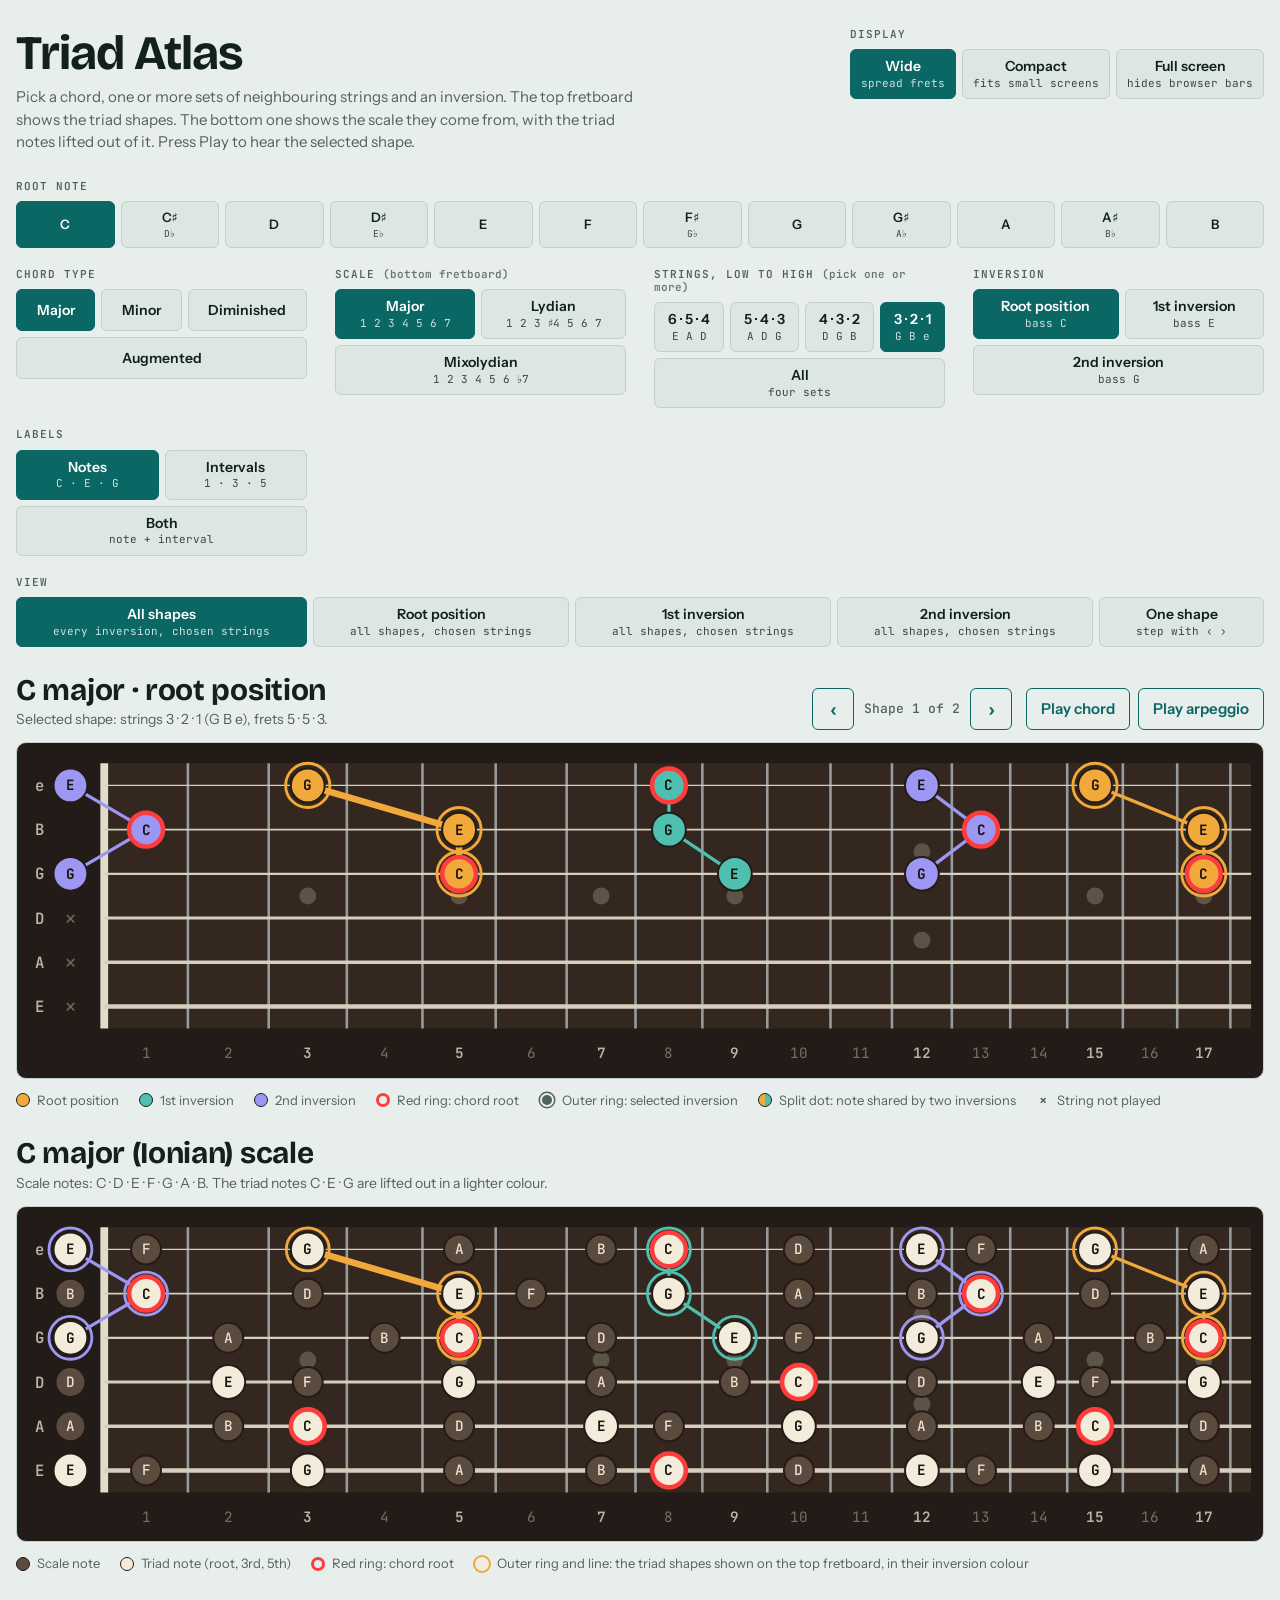
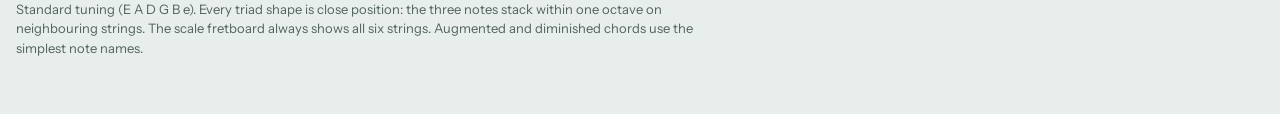
==== index.html @ c8e6c41f "Triad Atlas: first public version Co-Authored-By: Claude Opus 5.5 <noreply@anthropic.com> Claude-Ses" ====
<!doctype html><html lang="en"><head><meta charset=utf8><meta name=viewport content="width=device-width,initial-scale=1,viewport-fit=cover"><style>:root{color-scheme:light;box-sizing:border-box;padding-top:env(safe-area-inset-top,0px);padding-bottom:env(safe-area-inset-bottom,0px)}html{scroll-padding-top:env(safe-area-inset-top,0px)}body{margin:0;padding:0;font:14px -apple-system,BlinkMacSystemFont,sans-serif;background:#fff;color:#000}img{max-width:100%}[hidden]:not([hidden=until-found i]){display:none!important}</style></head><body>
<title>Triad Atlas</title>
<link href="https://fonts.googleapis.com/css2?family=Bricolage+Grotesque:opsz,wght@12..96,600;12..96,700&family=Instrument+Sans:wght@400;500;600&family=JetBrains+Mono:wght@400;600&display=swap" rel="stylesheet">
<style>
/* Layout: a pale lesson sheet with two dark rosewood fretboards stacked under the controls.
   Top board: the triad shapes. Bottom board: the scale they belong to, with the triad notes lifted out. */
:root{
  --bg:#E8EEEC; --surface:#F7F9F8; --ink:#12201E; --muted:#51625F; --line:#C4D0CD;
  --chip:#DCE6E3; --accent:#0B6764; --accent-ink:#FFFFFF;
  --board:#231B17; --wood:#33271F; --wire:#A9B0B3; --nut:#E3DCCB; --string:#D6CFBF;
  --pearl:#CFC6B0; --board-ink:#BDB4A3;
  --inv0:#F2A93B; --inv1:#4FC0B0; --inv2:#9D96F2; --on-inv:#1A140F;
  --scale:#5B4A3E; --scale-ink:#EDE3D2; --tri:#F4ECDA; --root:#FF3B3B;
  --font-display:'Bricolage Grotesque','Segoe UI',system-ui,sans-serif;
  --font-body:'Instrument Sans','Segoe UI',system-ui,sans-serif;
  --font-mono:'JetBrains Mono',ui-monospace,Menlo,Consolas,monospace;
}
@media (prefers-color-scheme: dark){
  :root:not([data-theme="light"]){
    --bg:#0E1615; --surface:#16201F; --ink:#E2EBE9; --muted:#93A6A2; --line:#2A3B38;
    --chip:#1E2D2B; --accent:#4FC0B0; --accent-ink:#06201D; --board:#1A1411; --wood:#2B211B;
    color-scheme:dark;
  }
}
:root[data-theme="dark"]{
  --bg:#0E1615; --surface:#16201F; --ink:#E2EBE9; --muted:#93A6A2; --line:#2A3B38;
  --chip:#1E2D2B; --accent:#4FC0B0; --accent-ink:#06201D; --board:#1A1411; --wood:#2B211B;
  color-scheme:dark;
}

*{box-sizing:border-box}
body{
  margin:0; background:var(--bg); color:var(--ink);
  font:15px/1.5 var(--font-body);
  padding-block:28px 56px;
  padding-left:max(16px, env(safe-area-inset-left, 0px));
  padding-right:max(16px, env(safe-area-inset-right, 0px));
}
button{font:inherit; color:inherit}
:focus-visible{outline:3px solid var(--accent); outline-offset:2px}

.sheet{max-width:1120px; margin-inline:auto; display:grid; gap:26px}
body.wide .sheet{max-width:1600px}
.top{display:flex; flex-wrap:wrap; align-items:flex-start; justify-content:space-between; gap:16px 32px}
.lead{flex:1 1 420px; min-width:0}
.widthgrp{flex:0 0 auto}
h1{
  margin:0 0 8px; font:700 clamp(32px,5.5vw,48px)/1.05 var(--font-display);
  letter-spacing:-0.02em; text-wrap:balance;
}
.intro{margin:0; max-width:64ch; color:var(--muted)}
h2{margin:0}

/* controls */
.controls{display:grid; grid-template-columns:repeat(auto-fit,minmax(230px,1fr)); gap:20px 28px}
.grp{min-width:0}
.grp.wide{grid-column:1/-1}
.lab{
  margin-bottom:8px; font:600 11px/1.2 var(--font-mono);
  letter-spacing:.09em; text-transform:uppercase; color:var(--muted);
}
.lab em{font-style:normal; text-transform:none; letter-spacing:0; opacity:.85}
.roots{display:grid; grid-template-columns:repeat(12,minmax(0,1fr)); gap:6px}
.seg{display:flex; flex-wrap:wrap; gap:6px}
.chip{
  border:1px solid var(--line); background:var(--chip); border-radius:6px;
  padding:8px 10px; min-height:42px; font-weight:600; font-size:14px; cursor:pointer;
  text-align:center; line-height:1.2;
}
.chip small{display:block; margin-top:2px; font:400 11px/1.2 var(--font-mono); opacity:.8}
.chip[aria-pressed="true"]{background:var(--accent); border-color:var(--accent); color:var(--accent-ink)}
.roots .chip{padding:8px 2px; font-size:13px}
.roots .chip small{font-size:9.5px; letter-spacing:-.02em}
.seg .chip{flex:1 1 auto}

/* stages */
.stage{display:grid; gap:12px}
.stage-head{display:flex; flex-wrap:wrap; align-items:flex-end; justify-content:space-between; gap:10px 16px}
.stage-head h2{font:700 clamp(22px,3.4vw,30px)/1.15 var(--font-display); letter-spacing:-.01em}
.now{margin:2px 0 0; color:var(--muted); font-size:14px; max-width:70ch}
.play{display:flex; flex-wrap:wrap; align-items:center; gap:8px}
.step{display:flex; align-items:center; gap:6px; margin-right:6px}
#shape-count{font:500 13px/1.2 var(--font-mono); color:var(--muted); min-width:104px; text-align:center}
.btn{
  border:1px solid var(--accent); background:transparent; color:var(--accent);
  border-radius:6px; padding:8px 14px; min-height:42px; font-weight:600; cursor:pointer;
}
.btn.sq{min-width:42px; padding:8px 0; font-size:20px; line-height:1}
.btn:hover{background:var(--accent); color:var(--accent-ink)}
.btn:disabled{opacity:.4; cursor:default}
.btn:disabled:hover{background:transparent; color:var(--accent)}
.board{background:var(--board); border:1px solid var(--line); border-radius:10px; overflow-x:auto; padding:6px 4px}
.legend{display:flex; flex-wrap:wrap; gap:6px 20px; margin:0; padding:0; list-style:none; color:var(--muted); font-size:13px}
.legend li{display:flex; align-items:center; gap:7px}
.sw{width:14px; height:14px; border-radius:50%; border:1px solid var(--ink); display:inline-block; flex:none}
.sw.s0{background:var(--inv0)} .sw.s1{background:var(--inv1)} .sw.s2{background:var(--inv2)}
.sw.ring{background:transparent; border:3px solid var(--root)}
.sw.halo{width:10px; height:10px; margin:0 3px; border:0; background:var(--muted); box-shadow:0 0 0 2px var(--bg), 0 0 0 3.5px var(--muted)}
.sw.split{background:linear-gradient(90deg,var(--inv0) 50%,var(--inv1) 50%)}
.sw.scl{background:var(--scale); border-color:var(--board)}
.sw.tri{background:var(--tri); border-color:var(--board)}
.sw.shp{width:10px; height:10px; margin:0 3px; border:0; background:var(--tri); box-shadow:0 0 0 2px var(--bg), 0 0 0 4px var(--inv0)}
.xmark{font:600 14px var(--font-mono); width:14px; text-align:center}

/* fretboard svg */
.fb{display:block; width:100%; min-width:800px; height:auto}
.fb-wood{fill:var(--wood)}
.fb-wire{stroke:var(--wire); stroke-width:2; opacity:.85}
.fb-nut{stroke:var(--nut); stroke-width:6}
.fb-string{stroke:var(--string)}
.fb-inlay{fill:var(--pearl); opacity:.28}
.fb-name{fill:var(--board-ink); font:600 12px var(--font-mono); text-anchor:middle}
.fb-num{fill:var(--board-ink); font:400 11px var(--font-mono); text-anchor:middle; opacity:.55}
.fb-num.mark{opacity:1; font-weight:600}
.fb-x{fill:var(--board-ink); font:400 17px var(--font-mono); text-anchor:middle; opacity:.5}
.fb-link{fill:none; stroke-linecap:round; stroke-linejoin:round; stroke-width:2.5}
.fb-link.sel{stroke-width:5}
.fb-halo{fill:none; stroke-width:2.2}
.fb-ring{fill:none; stroke:var(--board); stroke-width:1.5}
.fb-ring.root{stroke:var(--root); stroke-width:3.5}
.fb-txt{fill:var(--on-inv); font:700 11px var(--font-mono); text-anchor:middle; pointer-events:none}
.fb-txt2{fill:var(--on-inv); font:600 8.5px var(--font-mono); text-anchor:middle; pointer-events:none}
.fb-txt.s,.fb-txt2.s{fill:var(--scale-ink)}
.fb-txt.s{font-weight:500}
.dot{cursor:pointer}
.i0{fill:var(--inv0)} .i1{fill:var(--inv1)} .i2{fill:var(--inv2)}
.l0{stroke:var(--inv0)} .l1{stroke:var(--inv1)} .l2{stroke:var(--inv2)}
.scl{fill:var(--scale)} .tri{fill:var(--tri)}

.foot{margin:0; color:var(--muted); font-size:13px; max-width:80ch}

@media (max-width:640px){
  .roots{grid-template-columns:repeat(6,minmax(0,1fr))}
  .roots .chip small{font-size:10px}
}
</style>

<main class="sheet">
  <header class="top">
    <div class="lead">
    <h1>Triad Atlas</h1>
    <p class="intro">Pick a chord, one or more sets of neighbouring strings and an inversion. The top fretboard shows the triad shapes. The bottom one shows the scale they come from, with the triad notes lifted out of it. Press Play to hear the selected shape.</p>
    </div>
    <div class="grp widthgrp"><h2 class="lab">Display</h2><div class="seg" id="widths" role="group" aria-label="Page width"></div></div>
  </header>

  <section class="controls" aria-label="Chord settings">
    <div class="grp wide"><h2 class="lab">Root note</h2><div class="roots" id="roots" role="group" aria-label="Root note"></div></div>
    <div class="grp"><h2 class="lab">Chord type</h2><div class="seg" id="quals" role="group" aria-label="Chord type"></div></div>
    <div class="grp"><h2 class="lab">Scale <em>(bottom fretboard)</em></h2><div class="seg" id="scales" role="group" aria-label="Scale"></div></div>
    <div class="grp"><h2 class="lab">Strings, low to high <em>(pick one or more)</em></h2><div class="seg" id="sets" role="group" aria-label="String sets"></div></div>
    <div class="grp"><h2 class="lab">Inversion</h2><div class="seg" id="invs" role="group" aria-label="Inversion"></div></div>
    <div class="grp"><h2 class="lab">Labels</h2><div class="seg" id="labels" role="group" aria-label="Dot labels"></div></div>
    <div class="grp wide"><h2 class="lab">View</h2><div class="seg" id="views" role="group" aria-label="Fretboard view"></div></div>
  </section>

  <section class="stage" aria-label="Triad fretboard">
    <div class="stage-head">
      <div>
        <h2 id="title"></h2>
        <p class="now" id="now" aria-live="polite"></p>
      </div>
      <div class="play">
        <div class="step" role="group" aria-label="Choose shape, from the nut upward">
          <button type="button" class="btn sq" id="shape-prev" data-act="step" data-v="-1" aria-label="Previous shape, lower on the neck">‹</button>
          <span id="shape-count" aria-live="polite"></span>
          <button type="button" class="btn sq" id="shape-next" data-act="step" data-v="1" aria-label="Next shape, higher on the neck">›</button>
        </div>
        <button type="button" class="btn" id="play-chord">Play chord</button>
        <button type="button" class="btn" id="play-arp">Play arpeggio</button>
      </div>
    </div>
    <div class="board" id="boardWrap"></div>
    <ul class="legend">
      <li><span class="sw s0"></span>Root position</li>
      <li><span class="sw s1"></span>1st inversion</li>
      <li><span class="sw s2"></span>2nd inversion</li>
      <li><span class="sw ring"></span>Red ring: chord root</li>
      <li><span class="sw halo"></span>Outer ring: selected inversion</li>
      <li><span class="sw split"></span>Split dot: note shared by two inversions</li>
      <li><span class="xmark">×</span>String not played</li>
    </ul>
  </section>

  <section class="stage" aria-label="Scale fretboard">
    <div class="stage-head">
      <div>
        <h2 id="scaleTitle"></h2>
        <p class="now" id="scaleNow"></p>
      </div>
    </div>
    <div class="board" id="scaleWrap"></div>
    <ul class="legend">
      <li><span class="sw scl"></span>Scale note</li>
      <li><span class="sw tri"></span>Triad note (root, 3rd, 5th)</li>
      <li><span class="sw ring"></span>Red ring: chord root</li>
      <li><span class="sw shp"></span>Outer ring and line: the triad shapes shown on the top fretboard, in their inversion colour</li>
    </ul>
  </section>

  <p class="foot">Standard tuning (E A D G B e). Every triad shape is close position: the three notes stack within one octave on neighbouring strings. The scale fretboard always shows all six strings. Augmented and diminished chords use the simplest note names.</p>
</main>

<script>
// ==LOGIC-START==
// ---- Settings you can change ------------------------------------------------
const TUNING = [40, 45, 50, 55, 59, 64];      // open strings as MIDI numbers, low E to high e (standard tuning)
const STRING_NAMES = ['E', 'A', 'D', 'G', 'B', 'e'];
const MAX_FRET = 17;                           // highest fret the search looks at
const FRET_EVENNESS = 0.5;                     // fret spacing: 0 = like a real guitar (frets get closer towards the high end), 1 = all frets equal
const MAX_STRETCH = 4;                         // widest fret gap allowed between the lowest and highest fretted note
const STRING_SETS = [[0, 1, 2], [1, 2, 3], [2, 3, 4], [3, 4, 5]];   // 0 = low E string
// Scales: semis = semitones above the root, deg = labels shown in "Intervals" mode,
// letters = which note letter each step uses (0 = same letter as the root, 1 = next letter, ...).
// Every scale offered for a chord type must contain that chord's root, 3rd and 5th.
const SCALES = {
  ionian:     { name: 'major (Ionian)',          chip: 'Major',            semis: [0,2,4,5,7,9,11], deg: ['1','2','3','4','5','6','7'],                letters: [0,1,2,3,4,5,6] },
  lydian:     { name: 'Lydian',                  chip: 'Lydian',           semis: [0,2,4,6,7,9,11], deg: ['1','2','3','♯4','5','6','7'],              letters: [0,1,2,3,4,5,6] },
  mixolydian: { name: 'Mixolydian',              chip: 'Mixolydian',       semis: [0,2,4,5,7,9,10], deg: ['1','2','3','4','5','6','♭7'],              letters: [0,1,2,3,4,5,6] },
  aeolian:    { name: 'natural minor (Aeolian)', chip: 'Natural minor',    semis: [0,2,3,5,7,8,10], deg: ['1','2','♭3','4','5','♭6','♭7'],            letters: [0,1,2,3,4,5,6] },
  dorian:     { name: 'Dorian',                  chip: 'Dorian',           semis: [0,2,3,5,7,9,10], deg: ['1','2','♭3','4','5','6','♭7'],             letters: [0,1,2,3,4,5,6] },
  harmonic:   { name: 'harmonic minor',          chip: 'Harmonic minor',   semis: [0,2,3,5,7,8,11], deg: ['1','2','♭3','4','5','♭6','7'],             letters: [0,1,2,3,4,5,6] },
  locrian:    { name: 'Locrian',                 chip: 'Locrian',          semis: [0,1,3,5,6,8,10], deg: ['1','♭2','♭3','4','♭5','♭6','♭7'],          letters: [0,1,2,3,4,5,6] },
  dimwh:      { name: 'whole-half diminished',   chip: 'Whole-half dim.',  semis: [0,2,3,5,6,8,9,11], deg: ['1','2','♭3','4','♭5','♭6','6','7'],      letters: null },
  wholetone:  { name: 'whole tone',              chip: 'Whole tone',       semis: [0,2,4,6,8,10],   deg: ['1','2','3','♯4','♯5','♭7'],                letters: [0,1,2,3,4,6] },
  lydianaug:  { name: 'Lydian augmented',        chip: 'Lydian augmented', semis: [0,2,4,6,8,9,11], deg: ['1','2','3','♯4','♯5','6','7'],             letters: [0,1,2,3,4,5,6] }
};
const SCALES_BY_Q = {            // first entry is the default for that chord type
  maj: ['ionian', 'lydian', 'mixolydian'],
  min: ['aeolian', 'dorian', 'harmonic'],
  dim: ['locrian', 'dimwh'],
  aug: ['wholetone', 'lydianaug']
};
// -----------------------------------------------------------------------------

const QUALITIES = {
  maj: { name: 'Major',      iv: [0, 4, 7], deg: ['1', '3',  '5']  },
  min: { name: 'Minor',      iv: [0, 3, 7], deg: ['1', '♭3', '5']  },
  dim: { name: 'Diminished', iv: [0, 3, 6], deg: ['1', '♭3', '♭5'] },
  aug: { name: 'Augmented',  iv: [0, 4, 8], deg: ['1', '3',  '♯5'] }
};
const LETTERS = ['C', 'D', 'E', 'F', 'G', 'A', 'B'];
const NAT_PC = [0, 2, 4, 5, 7, 9, 11];
const MAJ_ROOTS = ['C', 'Db', 'D', 'Eb', 'E', 'F', 'F#', 'G', 'Ab', 'A', 'Bb', 'B'];
const ROOT_NAMES = {
  maj: MAJ_ROOTS,
  aug: MAJ_ROOTS,
  min: ['C', 'C#', 'D', 'Eb', 'E', 'F', 'F#', 'G', 'G#', 'A', 'Bb', 'B'],
  dim: ['C', 'C#', 'D', 'D#', 'E', 'F', 'F#', 'G', 'G#', 'A', 'A#', 'B']
};
const INV_NAMES = ['Root position', '1st inversion', '2nd inversion'];

function nameToPc(n) {
  const acc = n.slice(1);
  return (NAT_PC[LETTERS.indexOf(n[0])] + (acc === '#' ? 1 : acc === 'b' ? -1 : 0) + 12) % 12;
}
function simpleName(pc, rootName) {
  const flats  = ['C', 'Db', 'D', 'Eb', 'E', 'F', 'Gb', 'G', 'Ab', 'A', 'Bb', 'B'];
  const sharps = ['C', 'C#', 'D', 'D#', 'E', 'F', 'F#', 'G', 'G#', 'A', 'A#', 'B'];
  return (rootName.includes('b') || rootName === 'F') ? flats[pc] : sharps[pc];
}
// Spells one note by letter: letterOff letters above the root's letter, semi semitones above the root.
// strict = avoid E#, B#, Cb, Fb (used for the chord's own notes).
function spellTone(rootName, letterOff, semi, strict) {
  const rl = LETTERS.indexOf(rootName[0]), rootPc = nameToPc(rootName);
  const li = (rl + letterOff) % 7, pc = (rootPc + semi) % 12;
  const d = ((pc - NAT_PC[li] + 18) % 12) - 6;
  const name = LETTERS[li] + (d > 0 ? '#'.repeat(d) : d < 0 ? 'b'.repeat(-d) : '');
  return (Math.abs(d) > 1 || (strict && ['E#', 'B#', 'Cb', 'Fb'].includes(name))) ? simpleName(pc, rootName) : name;
}
// Names of the three chord tones (root, 3rd, 5th): C E G, C Eb G, ...
function chordNames(rootName, qKey) {
  return QUALITIES[qKey].iv.map((semi, i) => spellTone(rootName, [0, 2, 4][i], semi, true));
}
// The scale laid out on the neck: byPc[pitch class] = { name, deg, idx }, triPc = pitch classes of root, 3rd, 5th.
// The chord's own notes always keep the names used on the top fretboard.
function scaleInfo(rootName, qKey, scaleKey) {
  const sc = SCALES[scaleKey], rootPc = nameToPc(rootName), tri = chordNames(rootName, qKey);
  const triPc = QUALITIES[qKey].iv.map(i => (rootPc + i) % 12);
  const byPc = {};
  sc.semis.forEach((semi, i) => {
    const pc = (rootPc + semi) % 12;
    byPc[pc] = { name: sc.letters ? spellTone(rootName, sc.letters[i], semi, false) : simpleName(pc, rootName), deg: sc.deg[i], idx: i };
  });
  triPc.forEach((pc, t) => { if (byPc[pc]) byPc[pc].name = tri[t]; });
  return { sc, byPc, triPc, ordered: sc.semis.map(semi => byPc[(rootPc + semi) % 12]) };
}
function pretty(n) { return n[0] + n.slice(1).replace(/#/g, '♯').replace(/b/g, '♭'); }

// All close-position shapes of one triad on one string set, sorted from the nut upward.
// Each shape knows its string set (set), inversion (inv) and its number among shapes of that inversion (pos).
function findShapes(rootPc, qKey, setIdx) {
  const q = QUALITIES[qKey], strs = STRING_SETS[setIdx], out = [];
  for (let inv = 0; inv < 3; inv++) {
    const tones = [0, 1, 2].map(k => (k + inv) % 3);            // which chord tone sits on each string, low to high
    const need = tones.map(t => (rootPc + q.iv[t]) % 12);
    const cand = strs.map((s, j) => {
      const a = [];
      for (let f = 0; f <= MAX_FRET; f++) if ((TUNING[s] + f) % 12 === need[j]) a.push(f);
      return a;
    });
    for (const f0 of cand[0]) for (const f1 of cand[1]) for (const f2 of cand[2]) {
      const frets = [f0, f1, f2];
      const pitches = frets.map((f, j) => TUNING[strs[j]] + f);
      if (!(pitches[0] < pitches[1] && pitches[1] < pitches[2] && pitches[2] - pitches[0] < 12)) continue;
      const fretted = frets.filter(f => f > 0);
      if (fretted.length) {
        const mn = Math.min(...fretted), mx = Math.max(...fretted);
        if (mx - mn > MAX_STRETCH) continue;
        if (fretted.length < 3 && mx > 5) continue;              // open strings only in first position
      }
      out.push({ inv, set: setIdx, strs, frets, pitches, tones, pos: 0 });
    }
  }
  const avg = s => s.frets.reduce((a, b) => a + b, 0) / 3;
  out.sort((a, b) => avg(a) - avg(b));
  const seen = [0, 0, 0];
  out.forEach(s => { s.pos = seen[s.inv]++; });
  return out;
}
// ==LOGIC-END==

// ---- Drawing --------------------------------------------------------------
const $ = id => document.getElementById(id);
// Wide layout: remembered per device, otherwise on for large screens
function loadWide() {
  try { const v = localStorage.getItem('triadAtlasWide'); if (v === '1') return true; if (v === '0') return false; } catch (err) { /* storage not available */ }
  return (window.innerWidth || 0) >= 1280;
}
const state = { root: 0, q: 'maj', scale: 'ionian', sets: [3], selSet: 3, inv: 0, pos: 0, view: 'all', labels: 'notes', wide: loadWide() };
const ROOT_LABELS = ['C', 'C♯|D♭', 'D', 'D♯|E♭', 'E', 'F', 'F♯|G♭', 'G', 'G♯|A♭', 'A', 'A♯|B♭', 'B'];
const setLabel = si => STRING_SETS[si].map(s => 6 - s).join(' · ');
const setNotes = si => STRING_SETS[si].map(s => STRING_NAMES[s]).join(' ');
const avgFret = s => s.frets.reduce((a, b) => a + b, 0) / 3;

const NUT_X = 64, OPEN_X = 38, TOP = 28, GAP = 34, VB_H = 248;
const COMPACT_FRET_W1 = 66;          // width of the first fret in the compact layout
const DOT_SCALE = 1.3;               // the wide layout keeps dots and labels at this on-screen size and spreads the frets instead
const K_FRET = 1 - Math.pow(2, -1 / 12), K_NECK = 1 - Math.pow(2, -MAX_FRET / 12);
let NECK_W = COMPACT_FRET_W1 / K_FRET * K_NECK;   // width from the nut to the last fret, recalculated by setGeometry()
let VB_W = Math.ceil(NUT_X + NECK_W) + 22;
const COMPACT_VB_W = VB_W;
// x position of fret n: a blend of real guitar spacing and equal spacing, ending at the same place either way
const fx = n => NUT_X + NECK_W * ((1 - FRET_EVENNESS) * (1 - Math.pow(2, -n / 12)) / K_NECK + FRET_EVENNESS * n / MAX_FRET);
const cx = n => n === 0 ? OPEN_X : (fx(n - 1) + fx(n)) / 2;
const sy = s => TOP + (5 - s) * GAP;
function setGeometry(vbw) { VB_W = vbw; NECK_W = vbw - 22 - NUT_X; }
function updateGeometry() {
  let vbw = COMPACT_VB_W;
  if (state.wide) {
    const inner = $('boardWrap').clientWidth - 8;       // board width minus its padding
    if (inner > 0) vbw = Math.max(COMPACT_VB_W, Math.floor(inner / DOT_SCALE));
  }
  setGeometry(vbw);
}
const STRING_W = [3.4, 2.8, 2.2, 1.7, 1.3, 1.0];

function slicePath(x, y, r, a0, a1) {
  const p = a => [(x + r * Math.cos(a)).toFixed(2), (y + r * Math.sin(a)).toFixed(2)];
  const [x0, y0] = p(a0), [x1, y1] = p(a1);
  return `M${x},${y} L${x0},${y0} A${r},${r} 0 ${(a1 - a0) > Math.PI ? 1 : 0} 1 ${x1},${y1} Z`;
}

function shapesOnBoard(c) {
  if (state.view === 'single') return c.sel ? [c.sel] : [];
  if (state.view === 'all') return c.all;
  const k = +state.view.slice(3);
  return c.all.filter(s => s.inv === k);
}
// shapes of the chosen inversion across the chosen string sets, from the nut upward (used by the previous/next buttons)
function orderedForInv(c) {
  return c.all.filter(s => s.inv === state.inv).sort((a, b) => avgFret(a) - avgFret(b) || a.set - b.set);
}

// Wood, inlays, frets, nut, strings and fret numbers. Returns the opening of the svg; the caller adds its dots and closes it.
// usedStrings: a Set of strings that are played (the others get a ×), or null for no × marks.
function boardFrame(usedStrings) {
  const bottom = TOP + 5 * GAP;
  let s = `<svg class="fb" viewBox="0 0 ${VB_W} ${VB_H}" role="img" aria-label="Fretboard diagram">`;
  s += `<rect class="fb-wood" x="${NUT_X}" y="${TOP - 17}" width="${VB_W - NUT_X - 6}" height="${5 * GAP + 34}" rx="3"/>`;
  [3, 5, 7, 9, 15, 17].filter(n => n <= MAX_FRET).forEach(n => {
    s += `<circle class="fb-inlay" cx="${cx(n)}" cy="${TOP + 2.5 * GAP}" r="6.5"/>`;
  });
  if (MAX_FRET >= 12) {
    s += `<circle class="fb-inlay" cx="${cx(12)}" cy="${TOP + 1.5 * GAP}" r="6.5"/>`;
    s += `<circle class="fb-inlay" cx="${cx(12)}" cy="${TOP + 3.5 * GAP}" r="6.5"/>`;
  }
  for (let n = 1; n <= MAX_FRET; n++) s += `<line class="fb-wire" x1="${fx(n)}" x2="${fx(n)}" y1="${TOP - 17}" y2="${bottom + 17}"/>`;
  s += `<line class="fb-nut" x1="${NUT_X}" x2="${NUT_X}" y1="${TOP - 17}" y2="${bottom + 17}"/>`;
  for (let k = 0; k < 6; k++) {
    s += `<line class="fb-string" x1="${NUT_X}" x2="${VB_W - 6}" y1="${sy(k)}" y2="${sy(k)}" style="stroke-width:${STRING_W[k]}"/>`;
    s += `<text class="fb-name" x="14" y="${sy(k)}" dy=".35em">${STRING_NAMES[k]}</text>`;
    if (usedStrings && !usedStrings.has(k)) s += `<text class="fb-x" x="${OPEN_X}" y="${sy(k)}" dy=".35em">×</text>`;
  }
  const marks = [3, 5, 7, 9, 12, 15, 17];
  for (let n = 1; n <= MAX_FRET; n++) {
    s += `<text class="fb-num${marks.includes(n) ? ' mark' : ''}" x="${cx(n)}" y="${VB_H - 10}">${n}</text>`;
  }
  return s;
}

// connecting lines: other inversions first, then the selected inversion, then the selected shape on top
function shapeLines(drawn, sel) {
  const rank = sh => sh === sel ? 2 : (sh.inv === state.inv ? 1 : 0);
  return drawn.slice().sort((a, b) => rank(a) - rank(b)).map(sh => {
    const pts = sh.frets.map((f, j) => `${cx(f)},${sy(sh.strs[j])}`).join(' ');
    return `<polyline class="fb-link l${sh.inv}${sh === sel ? ' sel' : ''}" points="${pts}"/>`;
  }).join('');
}

function boardSVG(c) {
  const { sel, names } = c, q = QUALITIES[state.q];
  const drawn = shapesOnBoard(c);
  const used = new Set(drawn.flatMap(s => s.strs));
  const R = state.labels === 'both' ? 15 : 13;
  let s = boardFrame(drawn.length ? used : null);
  s += shapeLines(drawn, sel);

  // dots: one per string and fret, even when shapes of different inversions share the note
  const dots = new Map();
  drawn.forEach(sh => sh.frets.forEach((f, j) => {
    const key = sh.strs[j] + ':' + f;
    let d = dots.get(key);
    if (!d) { d = { s: sh.strs[j], f, tone: sh.tones[j], invs: [], shapes: [] }; dots.set(key, d); }
    if (!d.invs.includes(sh.inv)) d.invs.push(sh.inv);
    d.shapes.push(sh);
  }));
  dots.forEach(d => {
    d.invs.sort();
    const x = cx(d.f), y = sy(d.s);
    let g = `<g class="dot" data-act="dot" data-sh="${d.shapes.map(sh => [sh.set, sh.inv, sh.pos].join('.')).join(' ')}">`;
    if (state.view === 'all' && d.invs.includes(state.inv)) g += `<circle class="fb-halo l${state.inv}" cx="${x}" cy="${y}" r="${R + 4}"/>`;
    if (d.invs.length === 1) g += `<circle class="i${d.invs[0]}" cx="${x}" cy="${y}" r="${R}"/>`;
    else d.invs.forEach((inv, i) => {
      const a0 = -Math.PI / 2 + i * 2 * Math.PI / d.invs.length, a1 = a0 + 2 * Math.PI / d.invs.length;
      g += `<path class="i${inv}" d="${slicePath(x, y, R, a0, a1)}"/>`;
    });
    g += `<circle class="fb-ring${d.tone === 0 ? ' root' : ''}" cx="${x}" cy="${y}" r="${R}"/>`;
    const note = pretty(names[d.tone]), deg = q.deg[d.tone];
    if (state.labels === 'notes') g += `<text class="fb-txt" x="${x}" y="${y}" dy=".35em">${note}</text>`;
    else if (state.labels === 'intervals') g += `<text class="fb-txt" x="${x}" y="${y}" dy=".35em">${deg}</text>`;
    else {
      g += `<text class="fb-txt" x="${x}" y="${y - 3.5}" dy=".35em">${note}</text>`;
      g += `<text class="fb-txt2" x="${x}" y="${y + 8}" dy=".35em">${deg}</text>`;
    }
    s += g + '</g>';
  });
  return s + '</svg>';
}

// The scale on all six strings. Scale notes are muted, the triad notes are lifted out in a light colour,
// and the triad shapes that are drawn on the top fretboard get their line and an outer ring here too.
function scaleBoardSVG(c) {
  const info = scaleInfo(c.rootName, state.q, state.scale);
  const drawn = shapesOnBoard(c);
  const Rt = state.labels === 'both' ? 15 : 13, Rs = Rt - 1.5;
  const member = new Map();
  drawn.forEach(sh => sh.frets.forEach((f, j) => {
    const k = sh.strs[j] + ':' + f;
    if (!member.has(k)) member.set(k, new Set());
    member.get(k).add(sh.inv);
  }));
  let s = boardFrame(null);
  s += shapeLines(drawn, c.sel);
  member.forEach((invs, k) => {
    const [st, fr] = k.split(':').map(Number);
    const inv = invs.has(state.inv) ? state.inv : Math.min(...invs);
    s += `<circle class="fb-halo l${inv}" cx="${cx(fr)}" cy="${sy(st)}" r="${Rt + 3.5}"/>`;
  });
  for (let st = 0; st < 6; st++) for (let f = 0; f <= MAX_FRET; f++) {
    const pc = (TUNING[st] + f) % 12, n = info.byPc[pc];
    if (!n) continue;
    const t = info.triPc.indexOf(pc), isTri = t >= 0, r = isTri ? Rt : Rs;
    const x = cx(f), y = sy(st), sc = isTri ? '' : ' s';
    s += `<g><circle class="${isTri ? 'tri' : 'scl'}" cx="${x}" cy="${y}" r="${r}"/>`;
    s += `<circle class="fb-ring${t === 0 ? ' root' : ''}" cx="${x}" cy="${y}" r="${r}"/>`;
    const note = pretty(n.name);
    if (state.labels === 'notes') s += `<text class="fb-txt${sc}" x="${x}" y="${y}" dy=".35em">${note}</text>`;
    else if (state.labels === 'intervals') s += `<text class="fb-txt${sc}" x="${x}" y="${y}" dy=".35em">${n.deg}</text>`;
    else {
      s += `<text class="fb-txt${sc}" x="${x}" y="${y - 3.5}" dy=".35em">${note}</text>`;
      s += `<text class="fb-txt2${sc}" x="${x}" y="${y + 8}" dy=".35em">${n.deg}</text>`;
    }
    s += '</g>';
  }
  return s + '</svg>';
}

const reduceMotion = window.matchMedia && window.matchMedia('(prefers-reduced-motion: reduce)').matches;
function reveal(sel) {
  const wrap = $('boardWrap'), svg = wrap.querySelector('svg');
  if (!sel || !svg) return;
  const scale = svg.getBoundingClientRect().width / VB_W;
  const xs = sel.frets.map(cx);
  const mid = (Math.min(...xs) + Math.max(...xs)) / 2 * scale;
  wrap.scrollTo({ left: Math.max(0, mid - wrap.clientWidth / 2), behavior: reduceMotion ? 'auto' : 'smooth' });
}

function current() {
  const rootName = ROOT_NAMES[state.q][state.root];
  const names = chordNames(rootName, state.q);
  if (!state.sets.includes(state.selSet)) state.selSet = state.sets[0];
  const bySet = {};
  state.sets.forEach(si => { bySet[si] = findShapes(state.root, state.q, si); });
  const mine = bySet[state.selSet].filter(s => s.inv === state.inv);
  if (state.pos >= mine.length) state.pos = 0;
  return { rootName, names, bySet, all: state.sets.flatMap(si => bySet[si]), sel: mine[state.pos] || null };
}

const chip = (id, act, v, label, sub) =>
  `<button type="button" class="chip" id="${id}" data-act="${act}" data-v="${v}" aria-pressed="false">${label}${sub ? `<small>${sub}</small>` : ''}</button>`;
let scaleChipsFor = null;

function render() {
  if (document.body) document.body.classList.toggle('wide', state.wide);
  updateGeometry();
  const c = current();
  const { rootName, names, sel } = c;
  const q = QUALITIES[state.q];

  if (scaleChipsFor !== state.q) {       // the scale choices depend on the chord type
    $('scales').innerHTML = SCALES_BY_Q[state.q].map(k =>
      chip('scale-' + k, 'scale', k, SCALES[k].chip, SCALES[k].deg.join(' '))).join('');
    scaleChipsFor = state.q;
  }
  const cur = { root: state.root, q: state.q, scale: state.scale, inv: state.inv, view: state.view, labels: state.labels, width: state.wide ? 'wide' : 'compact' };
  document.querySelectorAll('[data-act]').forEach(b => {
    const a = b.dataset.act, v = b.dataset.v;
    if (a === 'set') b.setAttribute('aria-pressed', String(state.sets.includes(+v)));
    else if (a === 'setall') b.setAttribute('aria-pressed', String(state.sets.length === STRING_SETS.length));
    else if (a in cur) b.setAttribute('aria-pressed', String(String(cur[a]) === v));
  });
  [0, 1, 2].forEach(i => { $('inv-sub-' + i).textContent = 'bass ' + pretty(names[i]); });

  // top fretboard
  $('title').textContent = `${pretty(rootName)} ${q.name.toLowerCase()} · ${INV_NAMES[state.inv].toLowerCase()}`;
  $('now').textContent = sel
    ? `Selected shape: strings ${setLabel(sel.set)} (${setNotes(sel.set)}), frets ${sel.frets.join(' · ')}.`
    : `No ${INV_NAMES[state.inv].toLowerCase()} shape fits on these strings within the first ${MAX_FRET} frets.`;
  const list = orderedForInv(c), idx = list.findIndex(s => s === sel);
  $('shape-count').textContent = list.length ? `Shape ${idx + 1} of ${list.length}` : 'No shapes';
  $('shape-prev').disabled = $('shape-next').disabled = list.length < 2;
  $('play-chord').disabled = $('play-arp').disabled = !sel;
  $('boardWrap').innerHTML = boardSVG(c);
  $('boardWrap').querySelector('svg').setAttribute('aria-label',
    `${pretty(rootName)} ${q.name.toLowerCase()} on the fretboard` + (sel ? `, selected: ${INV_NAMES[sel.inv].toLowerCase()}, frets ${sel.frets.join(', ')}` : ''));

  // scale fretboard
  const info = scaleInfo(rootName, state.q, state.scale);
  $('scaleTitle').textContent = `${pretty(rootName)} ${info.sc.name} scale`;
  $('scaleNow').textContent = `Scale notes: ${info.ordered.map(n => pretty(n.name)).join(' · ')}. The triad notes ${names.map(pretty).join(' · ')} are lifted out in a lighter colour.`;
  $('scaleWrap').innerHTML = scaleBoardSVG(c);
  $('scaleWrap').querySelector('svg').setAttribute('aria-label',
    `${pretty(rootName)} ${info.sc.name} scale on the fretboard, with the notes ${names.map(pretty).join(', ')} highlighted`);
}

// ---- Sound ---------------------------------------------------------------
let ac = null;
function pluck(midi, t0, dur) {
  const f = 440 * Math.pow(2, (midi - 69) / 12);
  const osc = ac.createOscillator(), lp = ac.createBiquadFilter(), g = ac.createGain();
  osc.type = 'sawtooth'; osc.frequency.value = f;
  lp.type = 'lowpass';
  lp.frequency.setValueAtTime(Math.min(f * 9, 7000), t0);
  lp.frequency.exponentialRampToValueAtTime(Math.max(f * 1.6, 320), t0 + 0.6);
  g.gain.setValueAtTime(0.0001, t0);
  g.gain.linearRampToValueAtTime(0.2, t0 + 0.005);
  g.gain.exponentialRampToValueAtTime(0.0008, t0 + dur);
  osc.connect(lp); lp.connect(g); g.connect(ac.destination);
  osc.start(t0); osc.stop(t0 + dur + 0.05);
}
function playShape(sel, mode) {
  if (!sel) return;
  try {
    ac = ac || new (window.AudioContext || window.webkitAudioContext)();
    if (ac.state === 'suspended') ac.resume();
    const t = ac.currentTime + 0.03, gap = mode === 'arp' ? 0.34 : 0.05;
    sel.pitches.forEach((m, i) => pluck(m, t + i * gap, mode === 'arp' ? 1.8 : 2.4));
  } catch (e) { /* audio not available */ }
}

// ---- Controls --------------------------------------------------------------
$('roots').innerHTML = ROOT_LABELS.map((l, i) => chip('root-' + i, 'root', i, l.replace('|', '<small>') + (l.includes('|') ? '</small>' : ''), '')).join('');
$('quals').innerHTML = Object.keys(QUALITIES).map(k => chip('q-' + k, 'q', k, QUALITIES[k].name, '')).join('');
$('sets').innerHTML = STRING_SETS.map((st, i) => chip('set-' + i, 'set', i, setLabel(i), setNotes(i))).join('')
  + chip('set-all', 'setall', 'all', 'All', 'four sets');
$('invs').innerHTML = INV_NAMES.map((n, i) => chip('inv-' + i, 'inv', i, n, '<span id="inv-sub-' + i + '"></span>')).join('');
$('labels').innerHTML = chip('labels-notes', 'labels', 'notes', 'Notes', 'C · E · G')
  + chip('labels-intervals', 'labels', 'intervals', 'Intervals', '1 · 3 · 5')
  + chip('labels-both', 'labels', 'both', 'Both', 'note + interval');
$('views').innerHTML = chip('view-all', 'view', 'all', 'All shapes', 'every inversion, chosen strings')
  + chip('view-inv0', 'view', 'inv0', 'Root position', 'all shapes, chosen strings')
  + chip('view-inv1', 'view', 'inv1', '1st inversion', 'all shapes, chosen strings')
  + chip('view-inv2', 'view', 'inv2', '2nd inversion', 'all shapes, chosen strings')
  + chip('view-single', 'view', 'single', 'One shape', 'step with ‹ ›');

$('widths').innerHTML = chip('width-wide', 'width', 'wide', 'Wide', 'spread frets')
  + chip('width-compact', 'width', 'compact', 'Compact', 'fits small screens')
  + '<button type="button" class="chip" id="fs-btn" aria-pressed="false" hidden>Full screen<small>hides browser bars</small></button>';

document.addEventListener('click', e => {
  const b = e.target.closest('[data-act]');
  if (!b || b.disabled) return;
  const a = b.dataset.act, v = b.dataset.v;
  if (a === 'root') { state.root = +v; state.pos = 0; }
  else if (a === 'q') { state.q = v; state.scale = SCALES_BY_Q[v][0]; state.pos = 0; }
  else if (a === 'scale') { state.scale = v; }
  else if (a === 'set') {
    const i = +v;
    if (state.sets.includes(i)) {
      if (state.sets.length > 1) {
        state.sets = state.sets.filter(x => x !== i);
        if (state.selSet === i) state.selSet = state.sets[0];
      }
    } else {
      state.sets = [...state.sets, i].sort((x, y) => x - y);
      state.selSet = i;
    }
    state.pos = 0;
  }
  else if (a === 'setall') {
    state.sets = state.sets.length === STRING_SETS.length ? [state.selSet] : STRING_SETS.map((_, i) => i);
    state.pos = 0;
  }
  else if (a === 'inv') {
    state.inv = +v; state.pos = 0;
    if (state.view.startsWith('inv')) state.view = 'inv' + v;
  }
  else if (a === 'view') {
    state.view = v;
    if (v.startsWith('inv')) { state.inv = +v.slice(3); state.pos = 0; }
  }
  else if (a === 'labels') { state.labels = v; }
  else if (a === 'width') {
    state.wide = v === 'wide';
    try { localStorage.setItem('triadAtlasWide', state.wide ? '1' : '0'); } catch (err) { /* storage not available */ }
  }
  else if (a === 'step') {
    const list = orderedForInv(current());
    if (list.length) {
      let i = list.findIndex(s => s.set === state.selSet && s.pos === state.pos);
      i = (i + (+v) + list.length) % list.length;
      state.selSet = list[i].set; state.pos = list[i].pos;
    }
  }
  else if (a === 'dot') {
    const opts = b.dataset.sh.split(' ').map(t => t.split('.').map(Number));   // [set, inv, pos]
    const pick = opts.find(o => o[1] === state.inv && o[0] === state.selSet) || opts.find(o => o[1] === state.inv) || opts[0];
    state.selSet = pick[0]; state.inv = pick[1]; state.pos = pick[2];
    if (state.view.startsWith('inv')) state.view = 'inv' + state.inv;
  }
  render();
  if (['root', 'q', 'set', 'setall', 'inv', 'view', 'step', 'dot', 'width'].includes(a)) reveal(current().sel);
});
$('play-chord').addEventListener('click', () => playShape(current().sel, 'chord'));
$('play-arp').addEventListener('click', () => playShape(current().sel, 'arp'));

// the two fretboards scroll together on narrow screens
[['boardWrap', 'scaleWrap'], ['scaleWrap', 'boardWrap']].forEach(([from, to]) => {
  $(from).addEventListener('scroll', () => {
    const a = $(from), b = $(to);
    if (Math.abs(a.scrollLeft - b.scrollLeft) > 1) b.scrollLeft = a.scrollLeft;
  });
});

// Full screen: shown only where the browser offers it (most desktop browsers and Android Chrome; iPhones do not)
const fsRoot = document.documentElement;
const fsEnabled = !!(document.fullscreenEnabled || document.webkitFullscreenEnabled);
const fsElement = () => document.fullscreenElement || document.webkitFullscreenElement || null;
function syncFullscreen() {
  const b = $('fs-btn');
  if (!b || !b.firstChild) return;
  const on = !!fsElement();
  b.hidden = !fsEnabled;
  b.setAttribute('aria-pressed', String(on));
  b.firstChild.textContent = on ? 'Exit full screen' : 'Full screen';
}
$('fs-btn').addEventListener('click', async () => {
  try {
    if (fsElement()) await (document.exitFullscreen || document.webkitExitFullscreen).call(document);
    else await (fsRoot.requestFullscreen || fsRoot.webkitRequestFullscreen).call(fsRoot);
  } catch (err) {
    const note = $('fs-btn').lastChild;
    if (note) note.textContent = 'not available in this view';
  }
});
document.addEventListener('fullscreenchange', syncFullscreen);
document.addEventListener('webkitfullscreenchange', syncFullscreen);
syncFullscreen();

if (window.addEventListener) {
  let raf = 0;
  window.addEventListener('resize', () => {
    if (raf) return;
    raf = requestAnimationFrame(() => { raf = 0; if (state.wide) render(); });
  });
}

render();
</script>

</body></html>
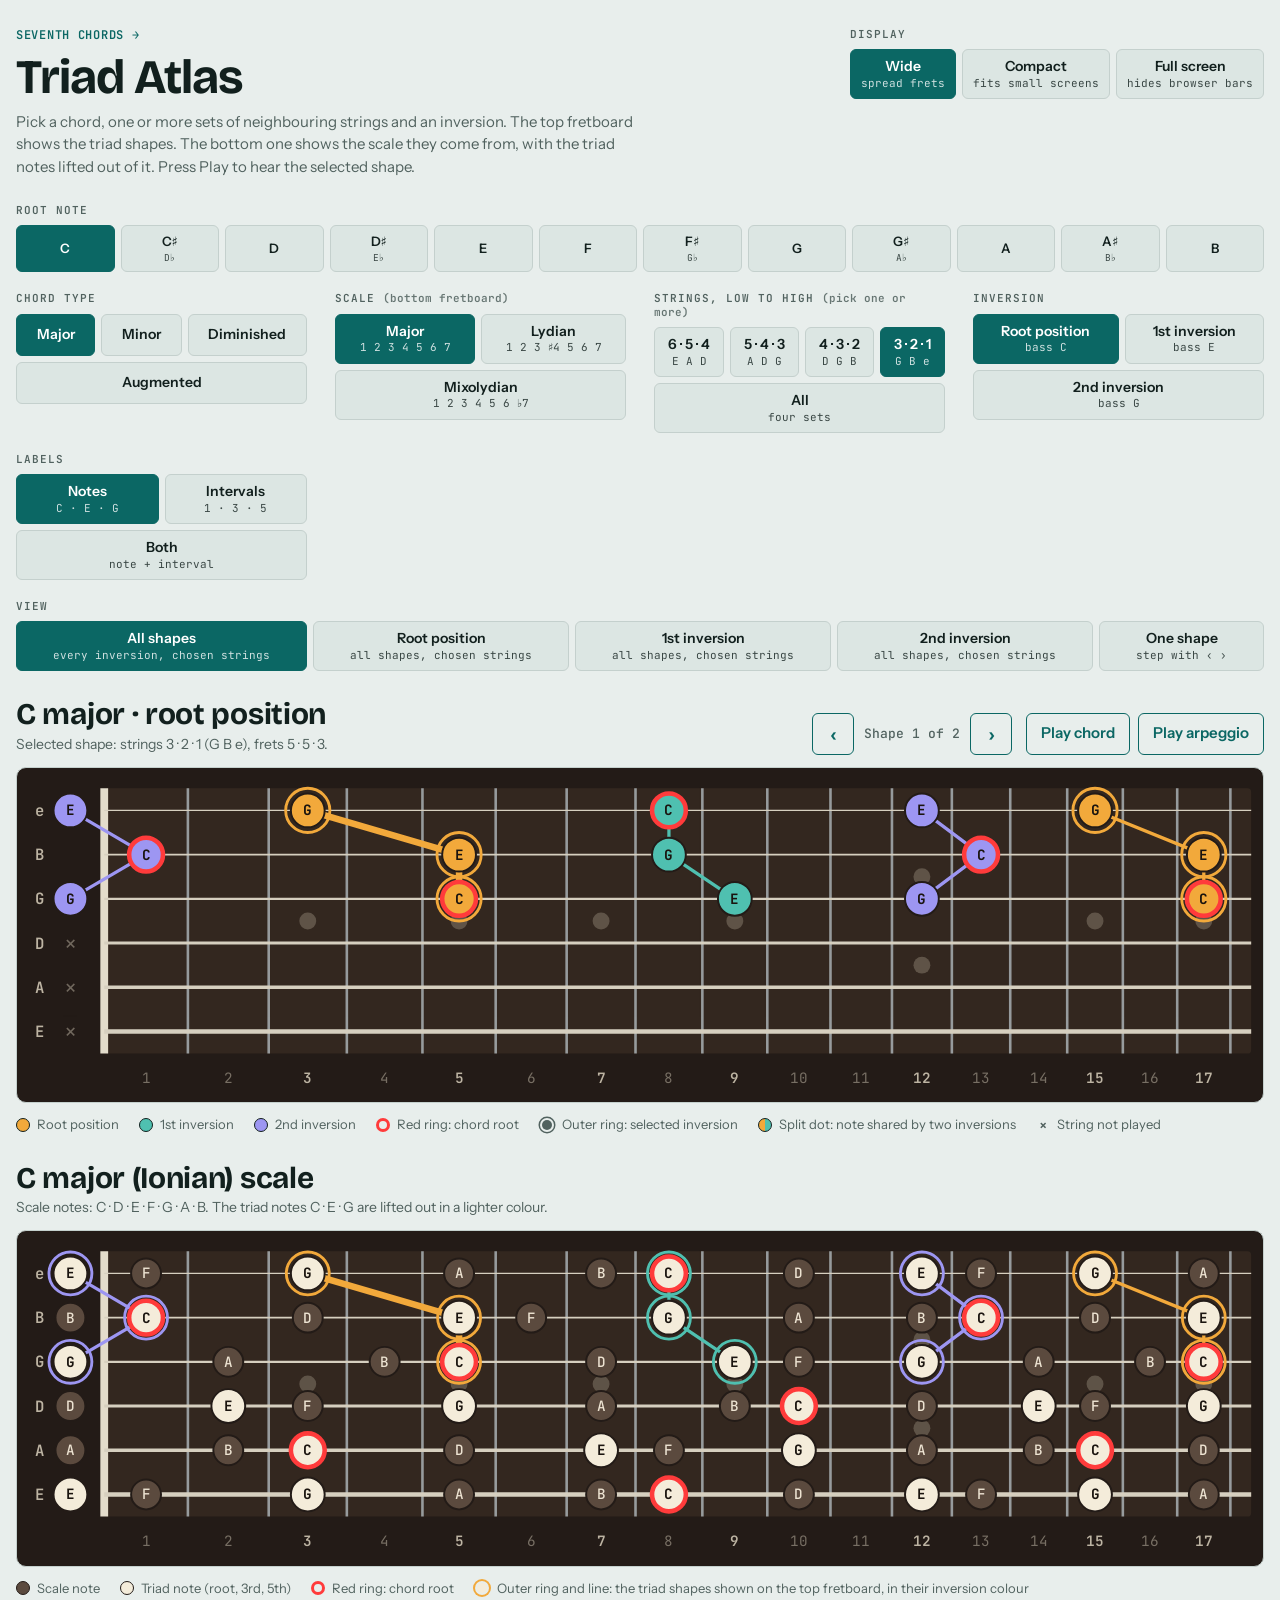
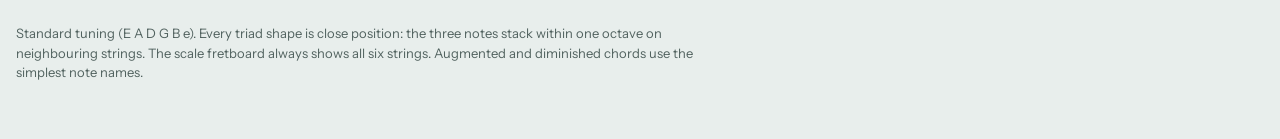
==== commit 824c1e70: "Add seventh chords page (root on E, A, D strings) and link it from the triads page Co-Authored-By: C" ====
--- a/index.html
+++ b/index.html
@@ -49,6 +49,9 @@
   letter-spacing:-0.02em; text-wrap:balance;
 }
 .intro{margin:0; max-width:64ch; color:var(--muted)}
+.nav{margin:0 0 10px; font:600 12px/1.2 var(--font-mono); letter-spacing:.06em; text-transform:uppercase}
+.nav a{color:var(--accent); text-decoration:none}
+.nav a:hover{text-decoration:underline}
 h2{margin:0}
 
 /* controls */
@@ -138,6 +141,7 @@
 <main class="sheet">
   <header class="top">
     <div class="lead">
+    <p class="nav"><a href="seventh-chords.html">Seventh chords →</a></p>
     <h1>Triad Atlas</h1>
     <p class="intro">Pick a chord, one or more sets of neighbouring strings and an inversion. The top fretboard shows the triad shapes. The bottom one shows the scale they come from, with the triad notes lifted out of it. Press Play to hear the selected shape.</p>
     </div>
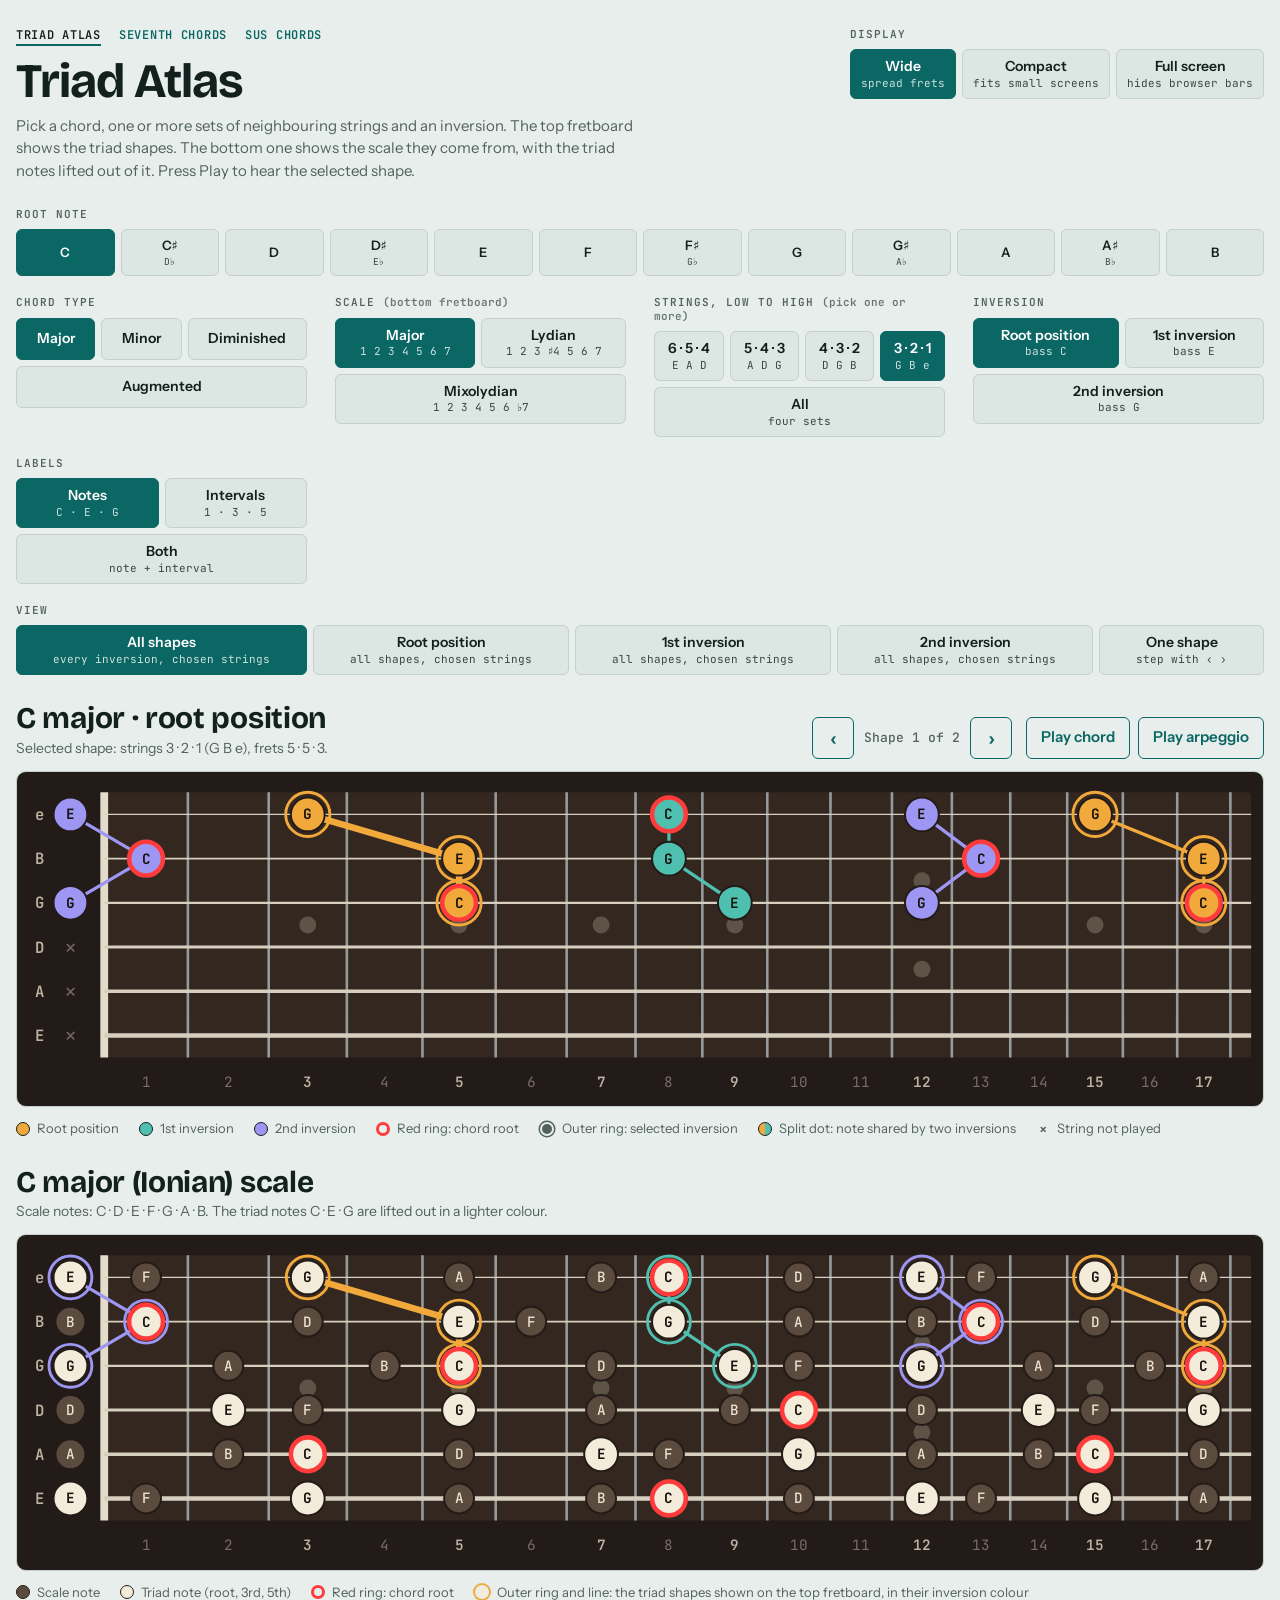
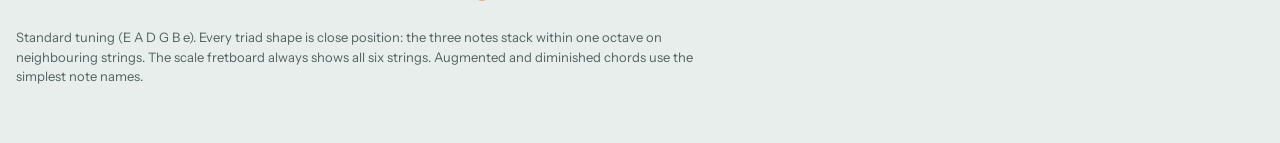
==== commit 24cea852: "Add sus chords page (sus2 and sus4) and a shared page menu New sus-chords.html, built like the seven" ====
--- a/index.html
+++ b/index.html
@@ -49,9 +49,10 @@
   letter-spacing:-0.02em; text-wrap:balance;
 }
 .intro{margin:0; max-width:64ch; color:var(--muted)}
-.nav{margin:0 0 10px; font:600 12px/1.2 var(--font-mono); letter-spacing:.06em; text-transform:uppercase}
-.nav a{color:var(--accent); text-decoration:none}
-.nav a:hover{text-decoration:underline}
+.nav{display:flex; flex-wrap:wrap; gap:6px 18px; margin:0 0 10px; font:600 12px/1.2 var(--font-mono); letter-spacing:.06em; text-transform:uppercase}
+.nav a{color:var(--accent); text-decoration:none; padding-bottom:2px; border-bottom:2px solid transparent}
+.nav a:hover{border-bottom-color:currentColor}
+.nav a[aria-current="page"]{color:var(--ink); border-bottom-color:var(--accent)}
 h2{margin:0}
 
 /* controls */
@@ -141,7 +142,7 @@
 <main class="sheet">
   <header class="top">
     <div class="lead">
-    <p class="nav"><a href="seventh-chords.html">Seventh chords →</a></p>
+    <nav class="nav" aria-label="Pages"><a href="./" aria-current="page">Triad Atlas</a><a href="seventh-chords.html">Seventh chords</a><a href="sus-chords.html">Sus chords</a></nav>
     <h1>Triad Atlas</h1>
     <p class="intro">Pick a chord, one or more sets of neighbouring strings and an inversion. The top fretboard shows the triad shapes. The bottom one shows the scale they come from, with the triad notes lifted out of it. Press Play to hear the selected shape.</p>
     </div>
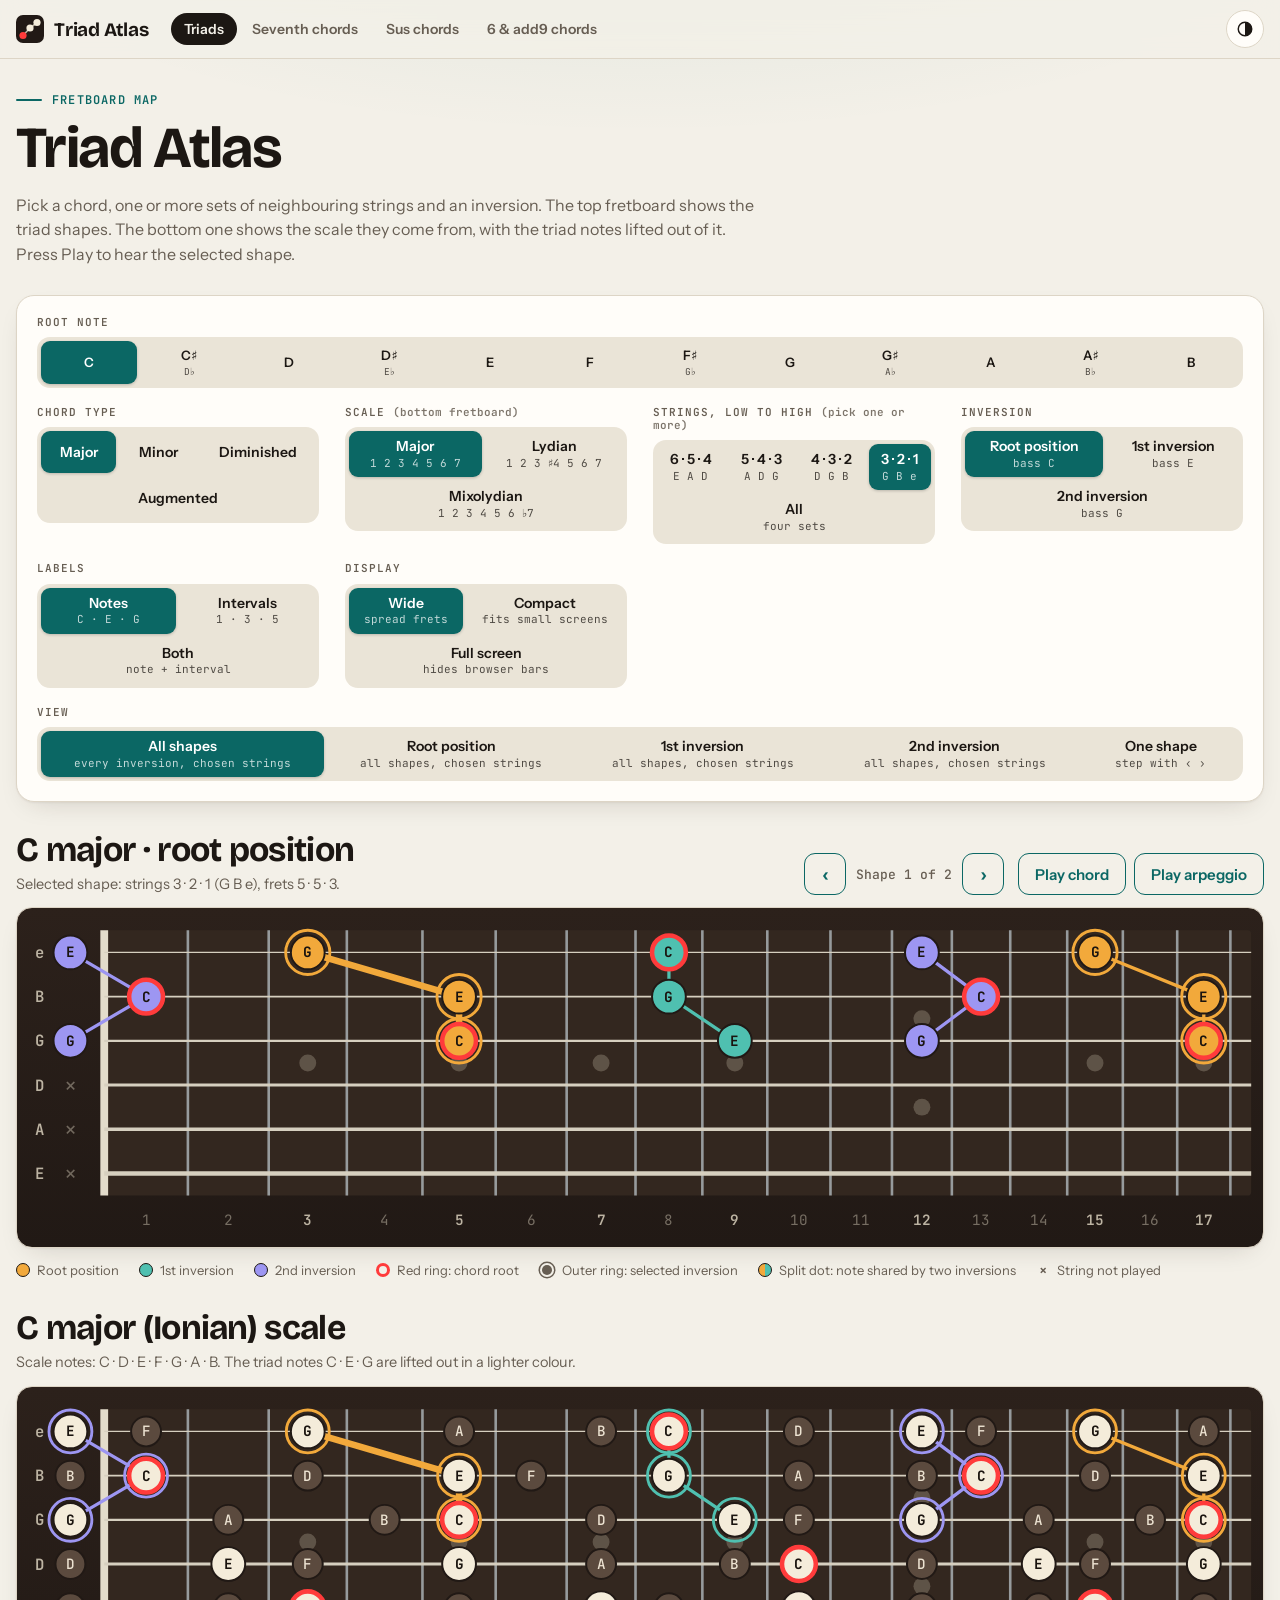
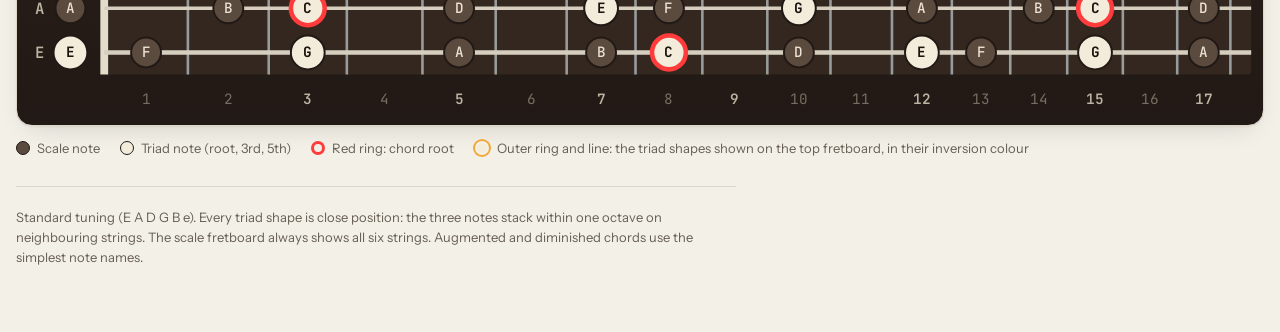
==== commit 4c8950cb: "Refresh the design and add a 6 and add9 chords page - site.css: one shared stylesheet (colours, font" ====
--- a/index.html
+++ b/index.html
@@ -1,102 +1,34 @@
-<!doctype html><html lang="en"><head><meta charset=utf8><meta name=viewport content="width=device-width,initial-scale=1,viewport-fit=cover"><style>:root{color-scheme:light;box-sizing:border-box;padding-top:env(safe-area-inset-top,0px);padding-bottom:env(safe-area-inset-bottom,0px)}html{scroll-padding-top:env(safe-area-inset-top,0px)}body{margin:0;padding:0;font:14px -apple-system,BlinkMacSystemFont,sans-serif;background:#fff;color:#000}img{max-width:100%}[hidden]:not([hidden=until-found i]){display:none!important}</style></head><body>
-<title>Triad Atlas</title>
+<!doctype html>
+<html lang="en">
+<head>
+<meta charset="utf-8">
+<meta name="viewport" content="width=device-width,initial-scale=1,viewport-fit=cover">
+<title>Triad Atlas · guitar triads and chord shapes</title>
+<meta name="description" content="Interactive guitar fretboard: every major, minor, diminished and augmented triad shape and inversion, with the scale it comes from.">
+<link rel="icon" href="data:image/svg+xml,%3Csvg xmlns='http://www.w3.org/2000/svg' viewBox='0 0 28 28'%3E%3Crect width='28' height='28' rx='7' fill='%23211915'/%3E%3Cpath d='M7 20.5 14 13l7-5.5' fill='none' stroke='%23BDB4A3' stroke-width='1.6'/%3E%3Ccircle cx='7' cy='20.5' r='3.6' fill='%23FF3B3B'/%3E%3Ccircle cx='14' cy='13' r='3.6' fill='%23F4ECDA'/%3E%3Ccircle cx='21' cy='7.5' r='3.6' fill='%23F4ECDA'/%3E%3C/svg%3E">
+<link rel="preconnect" href="https://fonts.googleapis.com">
+<link rel="preconnect" href="https://fonts.gstatic.com" crossorigin>
 <link href="https://fonts.googleapis.com/css2?family=Bricolage+Grotesque:opsz,wght@12..96,600;12..96,700&family=Instrument+Sans:wght@400;500;600&family=JetBrains+Mono:wght@400;600&display=swap" rel="stylesheet">
+<!-- site.css = the shared look (colours, fonts, buttons, chord boxes). site.js = the top menu and the light/dark button. -->
+<link rel="stylesheet" href="site.css">
+<script src="site.js"></script>
 <style>
-/* Layout: a pale lesson sheet with two dark rosewood fretboards stacked under the controls.
-   Top board: the triad shapes. Bottom board: the scale they belong to, with the triad notes lifted out. */
-:root{
-  --bg:#E8EEEC; --surface:#F7F9F8; --ink:#12201E; --muted:#51625F; --line:#C4D0CD;
-  --chip:#DCE6E3; --accent:#0B6764; --accent-ink:#FFFFFF;
-  --board:#231B17; --wood:#33271F; --wire:#A9B0B3; --nut:#E3DCCB; --string:#D6CFBF;
-  --pearl:#CFC6B0; --board-ink:#BDB4A3;
-  --inv0:#F2A93B; --inv1:#4FC0B0; --inv2:#9D96F2; --on-inv:#1A140F;
-  --scale:#5B4A3E; --scale-ink:#EDE3D2; --tri:#F4ECDA; --root:#FF3B3B;
-  --font-display:'Bricolage Grotesque','Segoe UI',system-ui,sans-serif;
-  --font-body:'Instrument Sans','Segoe UI',system-ui,sans-serif;
-  --font-mono:'JetBrains Mono',ui-monospace,Menlo,Consolas,monospace;
-}
-@media (prefers-color-scheme: dark){
-  :root:not([data-theme="light"]){
-    --bg:#0E1615; --surface:#16201F; --ink:#E2EBE9; --muted:#93A6A2; --line:#2A3B38;
-    --chip:#1E2D2B; --accent:#4FC0B0; --accent-ink:#06201D; --board:#1A1411; --wood:#2B211B;
-    color-scheme:dark;
-  }
-}
-:root[data-theme="dark"]{
-  --bg:#0E1615; --surface:#16201F; --ink:#E2EBE9; --muted:#93A6A2; --line:#2A3B38;
-  --chip:#1E2D2B; --accent:#4FC0B0; --accent-ink:#06201D; --board:#1A1411; --wood:#2B211B;
-  color-scheme:dark;
-}
-
-*{box-sizing:border-box}
-body{
-  margin:0; background:var(--bg); color:var(--ink);
-  font:15px/1.5 var(--font-body);
-  padding-block:28px 56px;
-  padding-left:max(16px, env(safe-area-inset-left, 0px));
-  padding-right:max(16px, env(safe-area-inset-right, 0px));
-}
-button{font:inherit; color:inherit}
-:focus-visible{outline:3px solid var(--accent); outline-offset:2px}
-
-.sheet{max-width:1120px; margin-inline:auto; display:grid; gap:26px}
-body.wide .sheet{max-width:1600px}
-.top{display:flex; flex-wrap:wrap; align-items:flex-start; justify-content:space-between; gap:16px 32px}
-.lead{flex:1 1 420px; min-width:0}
-.widthgrp{flex:0 0 auto}
-h1{
-  margin:0 0 8px; font:700 clamp(32px,5.5vw,48px)/1.05 var(--font-display);
-  letter-spacing:-0.02em; text-wrap:balance;
-}
-.intro{margin:0; max-width:64ch; color:var(--muted)}
-.nav{display:flex; flex-wrap:wrap; gap:6px 18px; margin:0 0 10px; font:600 12px/1.2 var(--font-mono); letter-spacing:.06em; text-transform:uppercase}
-.nav a{color:var(--accent); text-decoration:none; padding-bottom:2px; border-bottom:2px solid transparent}
-.nav a:hover{border-bottom-color:currentColor}
-.nav a[aria-current="page"]{color:var(--ink); border-bottom-color:var(--accent)}
-h2{margin:0}
-
-/* controls */
-.controls{display:grid; grid-template-columns:repeat(auto-fit,minmax(230px,1fr)); gap:20px 28px}
-.grp{min-width:0}
-.grp.wide{grid-column:1/-1}
-.lab{
-  margin-bottom:8px; font:600 11px/1.2 var(--font-mono);
-  letter-spacing:.09em; text-transform:uppercase; color:var(--muted);
-}
-.lab em{font-style:normal; text-transform:none; letter-spacing:0; opacity:.85}
-.roots{display:grid; grid-template-columns:repeat(12,minmax(0,1fr)); gap:6px}
-.seg{display:flex; flex-wrap:wrap; gap:6px}
-.chip{
-  border:1px solid var(--line); background:var(--chip); border-radius:6px;
-  padding:8px 10px; min-height:42px; font-weight:600; font-size:14px; cursor:pointer;
-  text-align:center; line-height:1.2;
-}
-.chip small{display:block; margin-top:2px; font:400 11px/1.2 var(--font-mono); opacity:.8}
-.chip[aria-pressed="true"]{background:var(--accent); border-color:var(--accent); color:var(--accent-ink)}
-.roots .chip{padding:8px 2px; font-size:13px}
+/* Only this page: the two long fretboards and their controls. Everything shared is in site.css. */
+.roots{display:grid; grid-template-columns:repeat(12,minmax(0,1fr)); gap:4px; padding:4px; background:var(--chip); border-radius:13px}
+.roots .chip{padding:7px 2px; font-size:13px}
 .roots .chip small{font-size:9.5px; letter-spacing:-.02em}
-.seg .chip{flex:1 1 auto}
 
 /* stages */
 .stage{display:grid; gap:12px}
 .stage-head{display:flex; flex-wrap:wrap; align-items:flex-end; justify-content:space-between; gap:10px 16px}
-.stage-head h2{font:700 clamp(22px,3.4vw,30px)/1.15 var(--font-display); letter-spacing:-.01em}
-.now{margin:2px 0 0; color:var(--muted); font-size:14px; max-width:70ch}
+.stage-head > div{min-width:0}
+.stage-head h2{font:700 clamp(24px,3.6vw,34px)/1.15 var(--font-display); letter-spacing:-.02em}
+.now{margin:4px 0 0; color:var(--muted); font-size:14.5px; max-width:70ch}
 .play{display:flex; flex-wrap:wrap; align-items:center; gap:8px}
 .step{display:flex; align-items:center; gap:6px; margin-right:6px}
 #shape-count{font:500 13px/1.2 var(--font-mono); color:var(--muted); min-width:104px; text-align:center}
-.btn{
-  border:1px solid var(--accent); background:transparent; color:var(--accent);
-  border-radius:6px; padding:8px 14px; min-height:42px; font-weight:600; cursor:pointer;
-}
 .btn.sq{min-width:42px; padding:8px 0; font-size:20px; line-height:1}
-.btn:hover{background:var(--accent); color:var(--accent-ink)}
-.btn:disabled{opacity:.4; cursor:default}
-.btn:disabled:hover{background:transparent; color:var(--accent)}
-.board{background:var(--board); border:1px solid var(--line); border-radius:10px; overflow-x:auto; padding:6px 4px}
-.legend{display:flex; flex-wrap:wrap; gap:6px 20px; margin:0; padding:0; list-style:none; color:var(--muted); font-size:13px}
-.legend li{display:flex; align-items:center; gap:7px}
-.sw{width:14px; height:14px; border-radius:50%; border:1px solid var(--ink); display:inline-block; flex:none}
+.board{background:linear-gradient(180deg, var(--board-hi), var(--board)); border:1px solid var(--line); border-radius:16px; overflow-x:auto; padding:8px 4px; box-shadow:var(--shadow)}
 .sw.s0{background:var(--inv0)} .sw.s1{background:var(--inv1)} .sw.s2{background:var(--inv2)}
 .sw.ring{background:transparent; border:3px solid var(--root)}
 .sw.halo{width:10px; height:10px; margin:0 3px; border:0; background:var(--muted); box-shadow:0 0 0 2px var(--bg), 0 0 0 3.5px var(--muted)}
@@ -104,7 +36,6 @@
 .sw.scl{background:var(--scale); border-color:var(--board)}
 .sw.tri{background:var(--tri); border-color:var(--board)}
 .sw.shp{width:10px; height:10px; margin:0 3px; border:0; background:var(--tri); box-shadow:0 0 0 2px var(--bg), 0 0 0 4px var(--inv0)}
-.xmark{font:600 14px var(--font-mono); width:14px; text-align:center}
 
 /* fretboard svg */
 .fb{display:block; width:100%; min-width:800px; height:auto}
@@ -131,24 +62,24 @@
 .l0{stroke:var(--inv0)} .l1{stroke:var(--inv1)} .l2{stroke:var(--inv2)}
 .scl{fill:var(--scale)} .tri{fill:var(--tri)}
 
-.foot{margin:0; color:var(--muted); font-size:13px; max-width:80ch}
-
 @media (max-width:640px){
   .roots{grid-template-columns:repeat(6,minmax(0,1fr))}
   .roots .chip small{font-size:10px}
+  .play{width:100%}
+  .play .btn:not(.sq){flex:1 1 auto}
 }
 </style>
+</head>
+<body>
 
 <main class="sheet">
-  <header class="top">
-    <div class="lead">
-    <nav class="nav" aria-label="Pages"><a href="./" aria-current="page">Triad Atlas</a><a href="seventh-chords.html">Seventh chords</a><a href="sus-chords.html">Sus chords</a></nav>
+  <header class="hero">
+    <p class="eyebrow">Fretboard map</p>
     <h1>Triad Atlas</h1>
     <p class="intro">Pick a chord, one or more sets of neighbouring strings and an inversion. The top fretboard shows the triad shapes. The bottom one shows the scale they come from, with the triad notes lifted out of it. Press Play to hear the selected shape.</p>
-    </div>
-    <div class="grp widthgrp"><h2 class="lab">Display</h2><div class="seg" id="widths" role="group" aria-label="Page width"></div></div>
   </header>
 
+  <div class="panel">
   <section class="controls" aria-label="Chord settings">
     <div class="grp wide"><h2 class="lab">Root note</h2><div class="roots" id="roots" role="group" aria-label="Root note"></div></div>
     <div class="grp"><h2 class="lab">Chord type</h2><div class="seg" id="quals" role="group" aria-label="Chord type"></div></div>
@@ -156,8 +87,10 @@
     <div class="grp"><h2 class="lab">Strings, low to high <em>(pick one or more)</em></h2><div class="seg" id="sets" role="group" aria-label="String sets"></div></div>
     <div class="grp"><h2 class="lab">Inversion</h2><div class="seg" id="invs" role="group" aria-label="Inversion"></div></div>
     <div class="grp"><h2 class="lab">Labels</h2><div class="seg" id="labels" role="group" aria-label="Dot labels"></div></div>
+    <div class="grp"><h2 class="lab">Display</h2><div class="seg" id="widths" role="group" aria-label="Page width"></div></div>
     <div class="grp wide"><h2 class="lab">View</h2><div class="seg" id="views" role="group" aria-label="Fretboard view"></div></div>
   </section>
+  </div>
 
   <section class="stage" aria-label="Triad fretboard">
     <div class="stage-head">
--- a/site.css
+++ b/site.css
@@ -0,0 +1,232 @@
+/* Triad Atlas: the shared look of every page.
+   Colours and fonts are set once here, in the :root block below. Each page only adds its own small extras. */
+
+/* ---- Colours and fonts you can change ---------------------------------------- */
+:root{
+  color-scheme:light;
+  /* the page */
+  --bg:#F3F0E8; --surface:#FFFDF9; --ink:#1C1713; --muted:#675E53; --line:#DDD5C6;
+  --chip:#EAE4D7; --accent:#0B6764; --accent-ink:#FFFFFF; --glow:rgba(11,103,100,.10);
+  --shadow:0 1px 2px rgba(40,28,16,.05), 0 10px 28px -14px rgba(40,28,16,.22);
+  /* the fretboards and chord boxes */
+  --board:#211915; --board-hi:#2C211B; --wood:#33271F; --wire:#A9B0B3; --nut:#E3DCCB; --string:#D6CFBF;
+  --pearl:#CFC6B0; --board-ink:#BDB4A3;
+  /* the dots */
+  --root:#FF3B3B; --on-root:#FFFFFF;      /* 1: the root */
+  --tri:#F4ECDA; --on-dot:#1A140F;        /* notes of the plain major shape */
+  --c3:#F5C93B;                           /* ♭3: yellow */
+  --c7:#4CC764;                           /* ♭7 and 7: green */
+  --c5:#58A8F2;                           /* ♭5: blue */
+  --sus:#B58CFF;                          /* sus 2 and 4: violet */
+  --c9:#B58CFF;                           /* 9: violet too, because it is the same note as the 2 */
+  --c6:#FF8FC0;                           /* 6: pink */
+  /* Triad Atlas page: the three inversions and the scale notes */
+  --inv0:#F2A93B; --inv1:#4FC0B0; --inv2:#9D96F2; --on-inv:#1A140F;
+  --scale:#5B4A3E; --scale-ink:#EDE3D2;
+  /* fonts */
+  --font-display:'Bricolage Grotesque','Segoe UI',system-ui,sans-serif;
+  --font-body:'Instrument Sans','Segoe UI',system-ui,sans-serif;
+  --font-mono:'JetBrains Mono',ui-monospace,Menlo,Consolas,monospace;
+}
+/* dark colours: used when the device is in dark mode, or after pressing the light/dark button */
+@media (prefers-color-scheme: dark){
+  :root:not([data-theme="light"]){
+    --bg:#14110F; --surface:#1D1916; --ink:#EFE8DC; --muted:#A79D8E; --line:#352D26;
+    --chip:#28221D; --accent:#5CCDB9; --accent-ink:#06201D; --glow:rgba(92,205,185,.09);
+    --shadow:0 1px 2px rgba(0,0,0,.3), 0 10px 28px -14px rgba(0,0,0,.6);
+    --board:#0E0B09; --board-hi:#181310; --wood:#2B211B;
+    color-scheme:dark;
+  }
+}
+:root[data-theme="dark"]{
+  --bg:#14110F; --surface:#1D1916; --ink:#EFE8DC; --muted:#A79D8E; --line:#352D26;
+  --chip:#28221D; --accent:#5CCDB9; --accent-ink:#06201D; --glow:rgba(92,205,185,.09);
+  --shadow:0 1px 2px rgba(0,0,0,.3), 0 10px 28px -14px rgba(0,0,0,.6);
+  --board:#0E0B09; --board-hi:#181310; --wood:#2B211B;
+  color-scheme:dark;
+}
+/* ------------------------------------------------------------------------------ */
+
+*{box-sizing:border-box}
+[hidden]{display:none!important}
+html{scroll-padding-top:72px}
+body{
+  margin:0; color:var(--ink); font:15px/1.55 var(--font-body);
+  background:radial-gradient(1100px 420px at 50% -160px, var(--glow), transparent 70%) no-repeat, var(--bg);
+  -webkit-text-size-adjust:100%;
+}
+button{font:inherit; color:inherit}
+:focus-visible{outline:3px solid var(--accent); outline-offset:2px}
+h1,h2,h3,h4{margin:0}
+
+/* ---- top bar: logo, page menu, light/dark button (filled in by site.js) ---- */
+.bar{
+  position:sticky; top:0; z-index:20; border-bottom:1px solid var(--line);
+  background:color-mix(in srgb, var(--bg) 86%, transparent);
+  -webkit-backdrop-filter:blur(12px); backdrop-filter:blur(12px);
+  padding-top:env(safe-area-inset-top, 0px);
+}
+.bar-in{
+  max-width:1152px; margin-inline:auto; min-height:58px; display:flex; align-items:center; gap:8px 22px;
+  padding-left:max(16px, env(safe-area-inset-left, 0px)); padding-right:max(16px, env(safe-area-inset-right, 0px));
+}
+body.wide .bar-in{max-width:1632px}
+.brand{display:flex; align-items:center; gap:10px; color:var(--ink); text-decoration:none; font:700 19px/1 var(--font-display); letter-spacing:-.01em; white-space:nowrap}
+.brand svg{width:28px; height:28px; flex:none}
+.nav{display:flex; gap:2px; flex:1 1 auto; min-width:0}
+.nav a{
+  color:var(--muted); text-decoration:none; white-space:nowrap; font-weight:600; font-size:14px; line-height:1.2;
+  padding:8px 13px; border-radius:999px;
+}
+.nav a:hover{color:var(--ink); background:var(--chip)}
+.nav a[aria-current="page"]{color:var(--bg); background:var(--ink)}
+.theme-btn{
+  flex:none; width:38px; height:38px; margin-left:auto; display:grid; place-items:center; cursor:pointer;
+  border:1px solid var(--line); border-radius:50%; background:var(--surface); color:var(--ink);
+}
+.theme-btn:hover{border-color:var(--accent); color:var(--accent)}
+.theme-btn svg{width:18px; height:18px}
+@media (max-width:760px){
+  .bar{position:static}
+  .bar-in{flex-wrap:wrap; padding-top:10px}
+  .nav{order:3; flex:1 0 100%; overflow-x:auto; padding-bottom:10px; scrollbar-width:none}
+  .nav::-webkit-scrollbar{display:none}
+  .nav a{padding:8px 12px}
+}
+
+/* ---- page frame ---- */
+.sheet{
+  max-width:1152px; margin-inline:auto; display:grid; gap:28px; padding-block:34px 64px;
+  padding-left:max(16px, env(safe-area-inset-left, 0px)); padding-right:max(16px, env(safe-area-inset-right, 0px));
+}
+.sheet > *{min-width:0}
+body.wide .sheet{max-width:1632px}
+.eyebrow{
+  display:flex; align-items:center; gap:10px; margin:0 0 12px; color:var(--accent);
+  font:600 12px/1.2 var(--font-mono); letter-spacing:.1em; text-transform:uppercase;
+}
+.eyebrow::before{content:''; width:26px; height:2px; background:currentColor; border-radius:2px}
+h1{font:700 clamp(36px,6.2vw,58px)/1.02 var(--font-display); letter-spacing:-.028em; text-wrap:balance; margin-bottom:14px}
+.intro{margin:0; max-width:68ch; color:var(--muted); font-size:16px; text-wrap:pretty}
+
+/* ---- settings panel ---- */
+.panel{
+  background:var(--surface); border:1px solid var(--line); border-radius:18px; padding:20px;
+  box-shadow:var(--shadow); display:grid; gap:18px;
+}
+.controls{display:grid; grid-template-columns:repeat(auto-fit,minmax(230px,1fr)); gap:18px 26px}
+.grp{min-width:0}
+.grp.wide{grid-column:1/-1}
+.lab{
+  margin-bottom:8px; font:600 11px/1.2 var(--font-mono);
+  letter-spacing:.09em; text-transform:uppercase; color:var(--muted);
+}
+.lab em{font-style:normal; text-transform:none; letter-spacing:0; opacity:.85}
+.seg{display:flex; flex-wrap:wrap; gap:4px; padding:4px; background:var(--chip); border-radius:13px}
+.chip{
+  flex:1 1 auto; border:0; background:transparent; border-radius:9px;
+  padding:7px 10px; min-height:42px; font-weight:600; font-size:14px; cursor:pointer;
+  text-align:center; line-height:1.2; transition:background-color .15s, color .15s;
+}
+.chip small{display:block; margin-top:2px; font:400 11px/1.2 var(--font-mono); opacity:.75}
+.chip:hover{background:color-mix(in srgb, var(--surface) 75%, transparent)}
+.chip[aria-pressed="true"]{background:var(--accent); color:var(--accent-ink); box-shadow:0 1px 3px rgba(0,0,0,.2)}
+.btn{
+  border:1px solid var(--accent); background:transparent; color:var(--accent);
+  border-radius:11px; padding:8px 16px; min-height:42px; font-weight:600; cursor:pointer;
+  transition:background-color .15s, color .15s;
+}
+.btn:hover{background:var(--accent); color:var(--accent-ink)}
+.btn:disabled{opacity:.4; cursor:default}
+.btn:disabled:hover{background:transparent; color:var(--accent)}
+
+/* ---- legend ---- */
+.legend{display:flex; flex-wrap:wrap; gap:6px 20px; margin:0; padding:0; list-style:none; color:var(--muted); font-size:13px}
+.panel > .legend{padding-top:16px; border-top:1px dashed var(--line)}
+.legend li{display:flex; align-items:center; gap:7px}
+.sw{width:14px; height:14px; border-radius:50%; border:1px solid var(--ink); display:inline-block; flex:none}
+.sw.root{background:var(--root)} .sw.tri{background:var(--tri)}
+.sw.c3{background:var(--c3)} .sw.c7{background:var(--c7)} .sw.c5{background:var(--c5)}
+.sw.sus{background:var(--sus)} .sw.c6{background:var(--c6)} .sw.c9{background:var(--c9)}
+.sw.ghost{background:transparent; border:1.5px dashed var(--muted)}
+.xmark{font:600 14px var(--font-mono); width:14px; text-align:center}
+
+/* ---- chord pages: parts, bands and cards ---- */
+.part{display:grid; gap:20px; padding-top:26px; border-top:1px solid var(--line)}
+.part-head h2{font:700 clamp(26px,4vw,38px)/1.1 var(--font-display); letter-spacing:-.02em}
+.part-head p{margin:6px 0 0; color:var(--muted); max-width:75ch}
+.bands{display:grid; gap:40px}
+.band{display:grid; gap:14px}
+.band-head{border-left:3px solid var(--accent); padding-left:14px}
+.band-head h2,.band-head h3{font:700 clamp(22px,3.4vw,30px)/1.15 var(--font-display); letter-spacing:-.015em}
+.band-head p{margin:4px 0 0; color:var(--muted); font-size:14.5px; max-width:78ch; text-wrap:pretty}
+.cards{display:grid; grid-template-columns:repeat(3,minmax(0,1fr)); gap:12px}
+.rowlab{grid-column:1/-1; margin:8px 0 -4px; font:600 11px/1.2 var(--font-mono); letter-spacing:.08em; text-transform:uppercase; color:var(--muted)}
+.rowlab:first-child{margin-top:0}
+.card{
+  position:relative; display:flex; flex-direction:column; align-items:stretch; gap:6px; margin:0;
+  background:linear-gradient(180deg, var(--board-hi), var(--board)); border:1px solid var(--line); border-radius:14px;
+  padding:12px 8px 12px; cursor:pointer; text-align:center; box-shadow:var(--shadow);
+  transition:transform .15s, border-color .15s;
+}
+.card::after{       /* the small note in the corner: click to listen */
+  content:'♪'; position:absolute; top:7px; right:9px; color:var(--board-ink); opacity:.45;
+  font:600 13px/1 var(--font-mono);
+}
+.card:hover{border-color:var(--accent); transform:translateY(-2px)}
+.card:hover::after{opacity:1}
+.card:active{transform:translateY(0)}
+.cname{color:var(--tri); font:700 23px/1.2 var(--font-display); letter-spacing:-.01em}
+.cname sup{font-size:13px; vertical-align:9px; margin-left:1px; letter-spacing:0}
+.cname span{border-radius:4px; padding:0 3px}
+.cname .c3{background:var(--c3); color:var(--on-dot)}
+.cname .c7{background:var(--c7); color:var(--on-dot)}
+.cname .c5{background:var(--c5); color:var(--on-dot)}
+.cname .sus{background:var(--sus); color:var(--on-dot)}
+.cname .c6{background:var(--c6); color:var(--on-dot)}
+.cname .c9{background:var(--c9); color:var(--on-dot)}
+.how{color:var(--board-ink); font:400 11.5px/1.45 var(--font-mono)}
+
+/* ---- chord box (svg) ---- */
+.cb{display:block; width:100%; max-width:170px; height:auto; margin-inline:auto; overflow:visible}
+.cb-wood{fill:var(--wood)}
+.cb-wire{stroke:var(--wire); stroke-width:1.6; opacity:.85}
+.cb-string{stroke:var(--string)}
+.cb-x{fill:var(--board-ink); font:400 15px var(--font-mono); text-anchor:middle}
+.cb-fret{fill:var(--board-ink); font:400 10px var(--font-mono); text-anchor:end; opacity:.6}
+.cb-barre{stroke:var(--tri); stroke-width:10; stroke-linecap:round; opacity:.22}
+.cb-move{stroke-width:5; stroke-linecap:round; opacity:.75}
+.cb-ghost{fill:none; stroke:var(--board-ink); stroke-width:1.3; stroke-dasharray:3 2.5; opacity:.8}
+.cb-dot{stroke:var(--board); stroke-width:1.2}
+.cb-txt{fill:var(--on-dot); font:700 10.5px var(--font-mono); text-anchor:middle; pointer-events:none}
+.cb-txt.root{fill:var(--on-root)}
+.f-tri{fill:var(--tri)} .f-root{fill:var(--root)}
+.f-c3{fill:var(--c3)} .f-c7{fill:var(--c7)} .f-c5{fill:var(--c5)} .f-sus{fill:var(--sus)} .f-c6{fill:var(--c6)} .f-c9{fill:var(--c9)}
+.s-tri{stroke:var(--tri)}
+.s-c3{stroke:var(--c3)} .s-c7{stroke:var(--c7)} .s-c5{stroke:var(--c5)} .s-sus{stroke:var(--sus)} .s-c6{stroke:var(--c6)} .s-c9{stroke:var(--c9)}
+
+/* The moving dots: a note that changed slides from its place in the major shape to its new place.
+   It plays when a box scrolls into view, when the mouse is over it and when you click it.
+   --dy (set by the page script) is how far the dot travels. Change .7s to make it slower or faster. */
+@keyframes cb-slide-a{0%,18%{transform:translateY(var(--dy))} 100%{transform:none}}
+@keyframes cb-slide-b{0%,18%{transform:translateY(var(--dy))} 100%{transform:none}}
+@keyframes cb-fade-a{0%,18%{opacity:0}}
+@keyframes cb-fade-b{0%,18%{opacity:0}}
+@media (prefers-reduced-motion: no-preference){
+  .card:hover .cb-mv{animation:cb-slide-a .7s cubic-bezier(.3,1.25,.5,1) both}
+  .card:hover .cb-move{animation:cb-fade-a .7s ease-out both}
+  .card.go .cb-mv{animation:cb-slide-b .7s cubic-bezier(.3,1.25,.5,1) both}
+  .card.go .cb-move{animation:cb-fade-b .7s ease-out both}
+}
+
+.foot{margin:0; color:var(--muted); font-size:13px; max-width:80ch; padding-top:20px; border-top:1px solid var(--line)}
+
+@media (max-width:560px){
+  .sheet{gap:24px; padding-block:24px 48px}
+  .panel{padding:14px; border-radius:16px}
+  .cards{gap:8px}
+  .card{padding:10px 4px 10px; border-radius:12px}
+  .cname{font-size:20px}
+  .cname sup{font-size:12px}
+  .how{font-size:10.5px}
+}
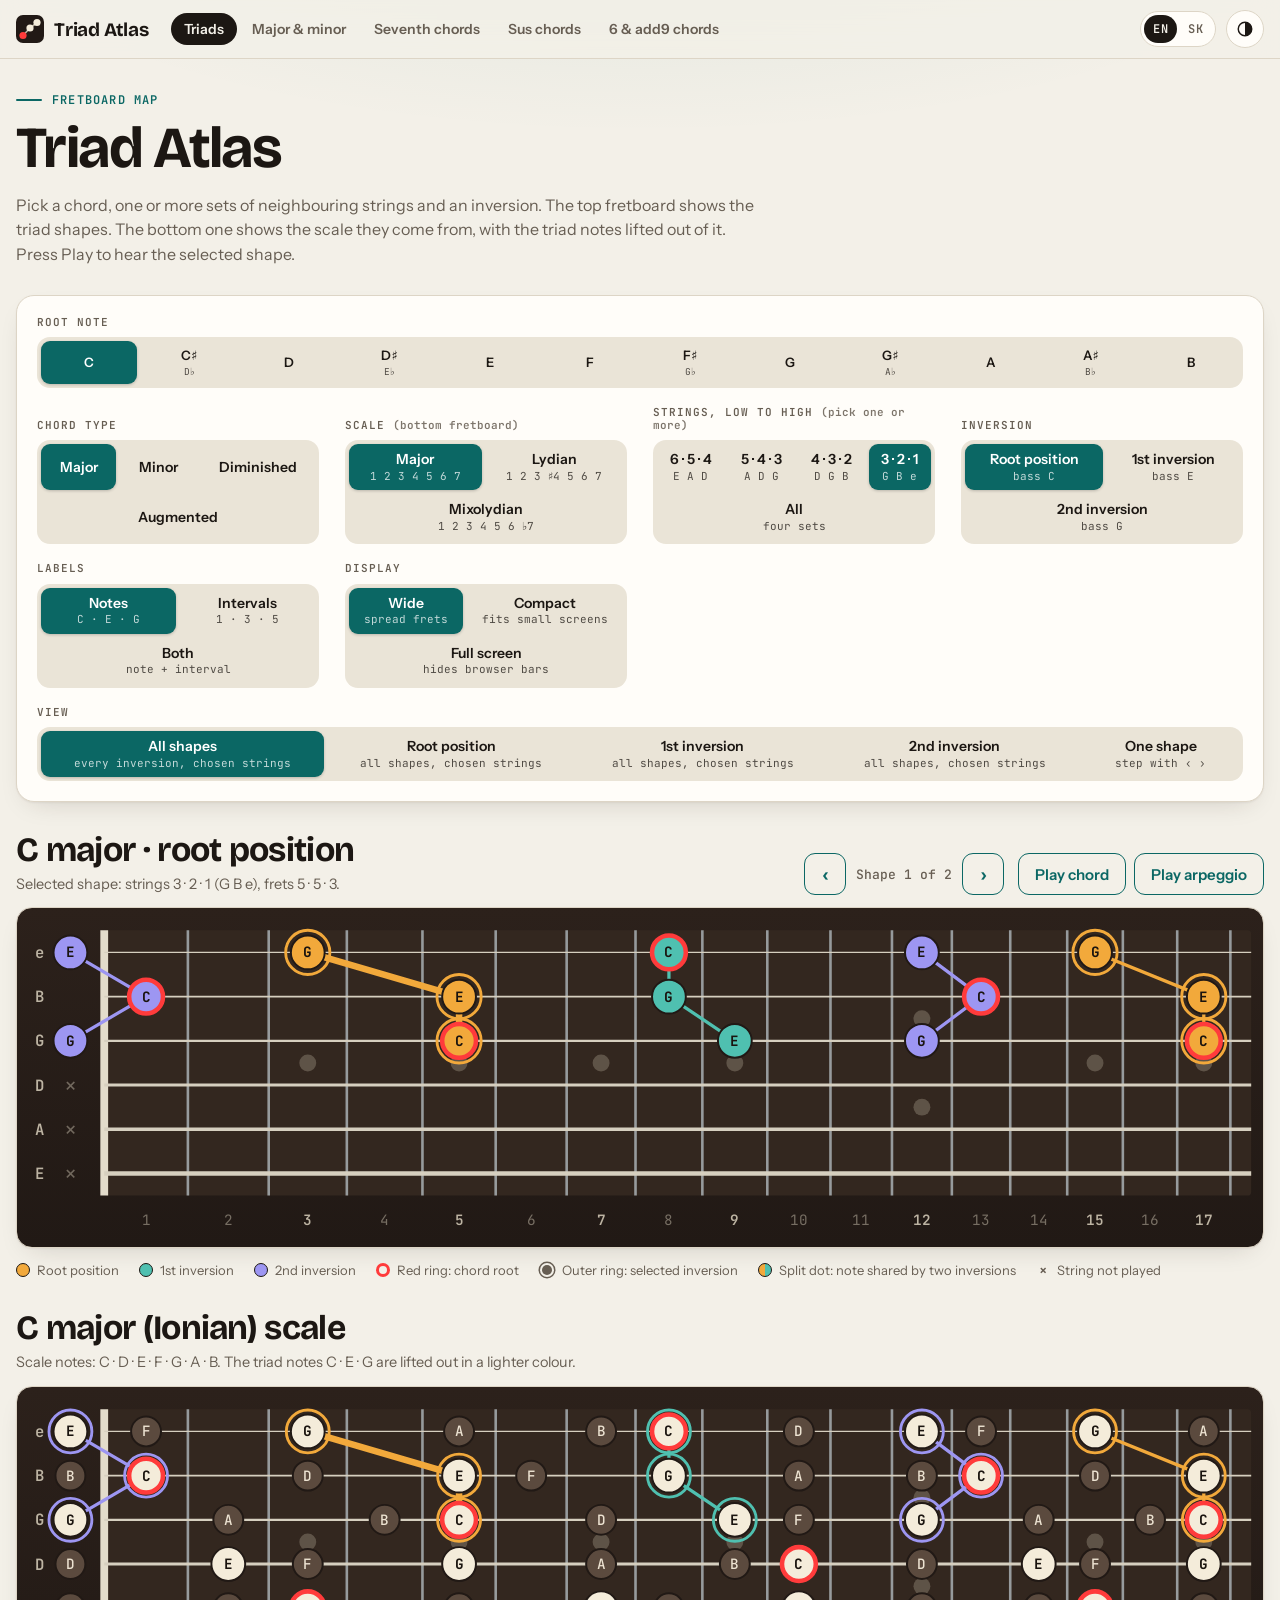
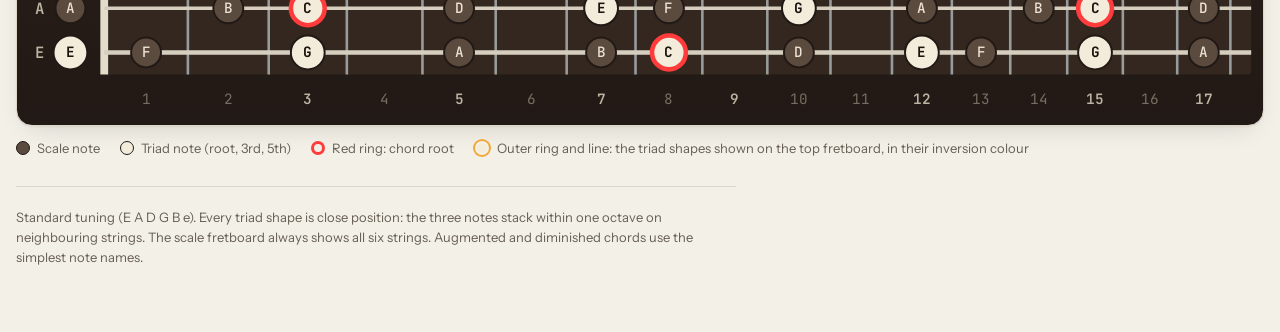
==== commit 6f8a432f: "Add a Slovak version of the site with an EN/SK switch in the top bar All Slovak texts live in lang-s" ====
--- a/index.html
+++ b/index.html
@@ -9,8 +9,9 @@
 <link rel="preconnect" href="https://fonts.googleapis.com">
 <link rel="preconnect" href="https://fonts.gstatic.com" crossorigin>
 <link href="https://fonts.googleapis.com/css2?family=Bricolage+Grotesque:opsz,wght@12..96,600;12..96,700&family=Instrument+Sans:wght@400;500;600&family=JetBrains+Mono:wght@400;600&display=swap" rel="stylesheet">
-<!-- site.css = the shared look (colours, fonts, buttons, chord boxes). site.js = the top menu and the light/dark button. -->
+<!-- site.css = the shared look (colours, fonts, buttons, chord boxes). lang-sk.js = all Slovak texts. site.js = the top menu, the EN/SK switch and the light/dark button. -->
 <link rel="stylesheet" href="site.css">
+<script src="lang-sk.js"></script>
 <script src="site.js"></script>
 <style>
 /* Only this page: the two long fretboards and their controls. Everything shared is in site.css. */
@@ -314,7 +315,7 @@
 // usedStrings: a Set of strings that are played (the others get a ×), or null for no × marks.
 function boardFrame(usedStrings) {
   const bottom = TOP + 5 * GAP;
-  let s = `<svg class="fb" viewBox="0 0 ${VB_W} ${VB_H}" role="img" aria-label="Fretboard diagram">`;
+  let s = `<svg class="fb" viewBox="0 0 ${VB_W} ${VB_H}" role="img" aria-label="${T('Fretboard diagram')}">`;
   s += `<rect class="fb-wood" x="${NUT_X}" y="${TOP - 17}" width="${VB_W - NUT_X - 6}" height="${5 * GAP + 34}" rx="3"/>`;
   [3, 5, 7, 9, 15, 17].filter(n => n <= MAX_FRET).forEach(n => {
     s += `<circle class="fb-inlay" cx="${cx(n)}" cy="${TOP + 2.5 * GAP}" r="6.5"/>`;
@@ -445,8 +446,12 @@
   return { rootName, names, bySet, all: state.sets.flatMap(si => bySet[si]), sel: mine[state.pos] || null };
 }
 
+// label and sub are translated by T() when lang-sk.js knows them
 const chip = (id, act, v, label, sub) =>
-  `<button type="button" class="chip" id="${id}" data-act="${act}" data-v="${v}" aria-pressed="false">${label}${sub ? `<small>${sub}</small>` : ''}</button>`;
+  `<button type="button" class="chip" id="${id}" data-act="${act}" data-v="${v}" aria-pressed="false">${T(label)}${sub ? `<small>${T(sub)}</small>` : ''}</button>`;
+// the chord as a title, e.g. "C major · root position" / "C dur · základný tvar"
+const chordTitle = (rootName, q) => `${pretty(rootName)} ${T(q.name).toLowerCase()}`;
+const invName = i => T(INV_NAMES[i]).toLowerCase();
 let scaleChipsFor = null;
 
 function render() {
@@ -457,8 +462,9 @@
   const q = QUALITIES[state.q];
 
   if (scaleChipsFor !== state.q) {       // the scale choices depend on the chord type
+    // the short scale names are looked up as 'scale:Major', because 'Major' alone is the chord type
     $('scales').innerHTML = SCALES_BY_Q[state.q].map(k =>
-      chip('scale-' + k, 'scale', k, SCALES[k].chip, SCALES[k].deg.join(' '))).join('');
+      chip('scale-' + k, 'scale', k, T('scale:' + SCALES[k].chip).replace('scale:', ''), SCALES[k].deg.join(' '))).join('');
     scaleChipsFor = state.q;
   }
   const cur = { root: state.root, q: state.q, scale: state.scale, inv: state.inv, view: state.view, labels: state.labels, width: state.wide ? 'wide' : 'compact' };
@@ -468,28 +474,29 @@
     else if (a === 'setall') b.setAttribute('aria-pressed', String(state.sets.length === STRING_SETS.length));
     else if (a in cur) b.setAttribute('aria-pressed', String(String(cur[a]) === v));
   });
-  [0, 1, 2].forEach(i => { $('inv-sub-' + i).textContent = 'bass ' + pretty(names[i]); });
+  [0, 1, 2].forEach(i => { $('inv-sub-' + i).textContent = T('bass {note}', { note: pretty(names[i]) }); });
 
   // top fretboard
-  $('title').textContent = `${pretty(rootName)} ${q.name.toLowerCase()} · ${INV_NAMES[state.inv].toLowerCase()}`;
+  $('title').textContent = `${chordTitle(rootName, q)} · ${invName(state.inv)}`;
   $('now').textContent = sel
-    ? `Selected shape: strings ${setLabel(sel.set)} (${setNotes(sel.set)}), frets ${sel.frets.join(' · ')}.`
-    : `No ${INV_NAMES[state.inv].toLowerCase()} shape fits on these strings within the first ${MAX_FRET} frets.`;
+    ? T('Selected shape: strings {set} ({notes}), frets {frets}.', { set: setLabel(sel.set), notes: setNotes(sel.set), frets: sel.frets.join(' · ') })
+    : T('No {inv} shape fits on these strings within the first {n} frets.', { inv: invName(state.inv), n: MAX_FRET });
   const list = orderedForInv(c), idx = list.findIndex(s => s === sel);
-  $('shape-count').textContent = list.length ? `Shape ${idx + 1} of ${list.length}` : 'No shapes';
+  $('shape-count').textContent = list.length ? T('Shape {i} of {n}', { i: idx + 1, n: list.length }) : T('No shapes');
   $('shape-prev').disabled = $('shape-next').disabled = list.length < 2;
   $('play-chord').disabled = $('play-arp').disabled = !sel;
   $('boardWrap').innerHTML = boardSVG(c);
   $('boardWrap').querySelector('svg').setAttribute('aria-label',
-    `${pretty(rootName)} ${q.name.toLowerCase()} on the fretboard` + (sel ? `, selected: ${INV_NAMES[sel.inv].toLowerCase()}, frets ${sel.frets.join(', ')}` : ''));
+    T('{chord} on the fretboard', { chord: chordTitle(rootName, q) }) + (sel ? T(', selected: {inv}, frets {frets}', { inv: invName(sel.inv), frets: sel.frets.join(', ') }) : ''));
 
   // scale fretboard
   const info = scaleInfo(rootName, state.q, state.scale);
-  $('scaleTitle').textContent = `${pretty(rootName)} ${info.sc.name} scale`;
-  $('scaleNow').textContent = `Scale notes: ${info.ordered.map(n => pretty(n.name)).join(' · ')}. The triad notes ${names.map(pretty).join(' · ')} are lifted out in a lighter colour.`;
+  const scaleTitle = T('{root} {name} scale', { root: pretty(rootName), name: T(info.sc.name) });
+  $('scaleTitle').textContent = scaleTitle;
+  $('scaleNow').textContent = T('Scale notes: {notes}. The triad notes {tri} are lifted out in a lighter colour.', { notes: info.ordered.map(n => pretty(n.name)).join(' · '), tri: names.map(pretty).join(' · ') });
   $('scaleWrap').innerHTML = scaleBoardSVG(c);
   $('scaleWrap').querySelector('svg').setAttribute('aria-label',
-    `${pretty(rootName)} ${info.sc.name} scale on the fretboard, with the notes ${names.map(pretty).join(', ')} highlighted`);
+    T('{scale} on the fretboard, with the notes {tri} highlighted', { scale: scaleTitle, tri: names.map(pretty).join(', ') }));
 }
 
 // ---- Sound ---------------------------------------------------------------
@@ -534,7 +541,7 @@
 
 $('widths').innerHTML = chip('width-wide', 'width', 'wide', 'Wide', 'spread frets')
   + chip('width-compact', 'width', 'compact', 'Compact', 'fits small screens')
-  + '<button type="button" class="chip" id="fs-btn" aria-pressed="false" hidden>Full screen<small>hides browser bars</small></button>';
+  + `<button type="button" class="chip" id="fs-btn" aria-pressed="false" hidden>${T('Full screen')}<small>${T('hides browser bars')}</small></button>`;
 
 document.addEventListener('click', e => {
   const b = e.target.closest('[data-act]');
@@ -611,7 +618,7 @@
   const on = !!fsElement();
   b.hidden = !fsEnabled;
   b.setAttribute('aria-pressed', String(on));
-  b.firstChild.textContent = on ? 'Exit full screen' : 'Full screen';
+  b.firstChild.textContent = on ? T('Exit full screen') : T('Full screen');
 }
 $('fs-btn').addEventListener('click', async () => {
   try {
@@ -619,7 +626,7 @@
     else await (fsRoot.requestFullscreen || fsRoot.webkitRequestFullscreen).call(fsRoot);
   } catch (err) {
     const note = $('fs-btn').lastChild;
-    if (note) note.textContent = 'not available in this view';
+    if (note) note.textContent = T('not available in this view');
   }
 });
 document.addEventListener('fullscreenchange', syncFullscreen);
--- a/site.css
+++ b/site.css
@@ -59,7 +59,7 @@
 :focus-visible{outline:3px solid var(--accent); outline-offset:2px}
 h1,h2,h3,h4{margin:0}
 
-/* ---- top bar: logo, page menu, light/dark button (filled in by site.js) ---- */
+/* ---- top bar: logo, page menu, EN/SK switch, light/dark button (filled in by site.js) ---- */
 .bar{
   position:sticky; top:0; z-index:20; border-bottom:1px solid var(--line);
   background:color-mix(in srgb, var(--bg) 86%, transparent);
@@ -85,6 +85,11 @@
   border:1px solid var(--line); border-radius:50%; background:var(--surface); color:var(--ink);
 }
 .theme-btn:hover{border-color:var(--accent); color:var(--accent)}
+.lang{flex:none; margin-left:auto; display:flex; gap:2px; padding:3px; border:1px solid var(--line); border-radius:999px; background:var(--surface)}
+.lang button{border:0; background:none; cursor:pointer; color:var(--muted); font:600 12px/1 var(--font-mono); letter-spacing:.04em; padding:8px 9px; border-radius:999px}
+.lang button:hover{color:var(--ink)}
+.lang button[aria-pressed="true"]{color:var(--bg); background:var(--ink)}
+.lang + .theme-btn{margin-left:-12px}
 .theme-btn svg{width:18px; height:18px}
 @media (max-width:760px){
   .bar{position:static}
@@ -117,6 +122,11 @@
 .controls{display:grid; grid-template-columns:repeat(auto-fit,minmax(230px,1fr)); gap:18px 26px}
 .grp{min-width:0}
 .grp.wide{grid-column:1/-1}
+/* Labels and their buttons share rows, so the buttons line up even when one label wraps onto two lines. */
+@supports (grid-template-rows:subgrid){
+  .controls > .grp{display:grid; grid-template-rows:subgrid; grid-row:span 2; row-gap:0}
+  .controls > .grp > .lab{align-self:end}
+}
 .lab{
   margin-bottom:8px; font:600 11px/1.2 var(--font-mono);
   letter-spacing:.09em; text-transform:uppercase; color:var(--muted);
@@ -207,9 +217,13 @@
 
 /* The moving dots: a note that changed slides from its place in the major shape to its new place.
    It plays when a box scrolls into view, when the mouse is over it and when you click it.
-   --dy (set by the page script) is how far the dot travels. Change .7s to make it slower or faster. */
-@keyframes cb-slide-a{0%,18%{transform:translateY(var(--dy))} 100%{transform:none}}
-@keyframes cb-slide-b{0%,18%{transform:translateY(var(--dy))} 100%{transform:none}}
+   --dy and --dx (set by the page script) are how far the dot travels. Change .7s to make it slower or faster. */
+@keyframes cb-slide-a{0%,18%{transform:translate(var(--dx,0px),var(--dy,0px))} 100%{transform:none}}
+@keyframes cb-slide-b{0%,18%{transform:translate(var(--dx,0px),var(--dy,0px))} 100%{transform:none}}
+/* a note that is new in a build-up step pops in */
+@keyframes cb-pop-a{0%,12%{transform:scale(0)} 70%{transform:scale(1.18)}}
+@keyframes cb-pop-b{0%,12%{transform:scale(0)} 70%{transform:scale(1.18)}}
+.cb-new{transform-box:fill-box; transform-origin:center}
 @keyframes cb-fade-a{0%,18%{opacity:0}}
 @keyframes cb-fade-b{0%,18%{opacity:0}}
 @media (prefers-reduced-motion: no-preference){
@@ -217,6 +231,8 @@
   .card:hover .cb-move{animation:cb-fade-a .7s ease-out both}
   .card.go .cb-mv{animation:cb-slide-b .7s cubic-bezier(.3,1.25,.5,1) both}
   .card.go .cb-move{animation:cb-fade-b .7s ease-out both}
+  .card:hover .cb-new{animation:cb-pop-a .55s ease-out both}
+  .card.go .cb-new{animation:cb-pop-b .55s ease-out both}
 }
 
 .foot{margin:0; color:var(--muted); font-size:13px; max-width:80ch; padding-top:20px; border-top:1px solid var(--line)}
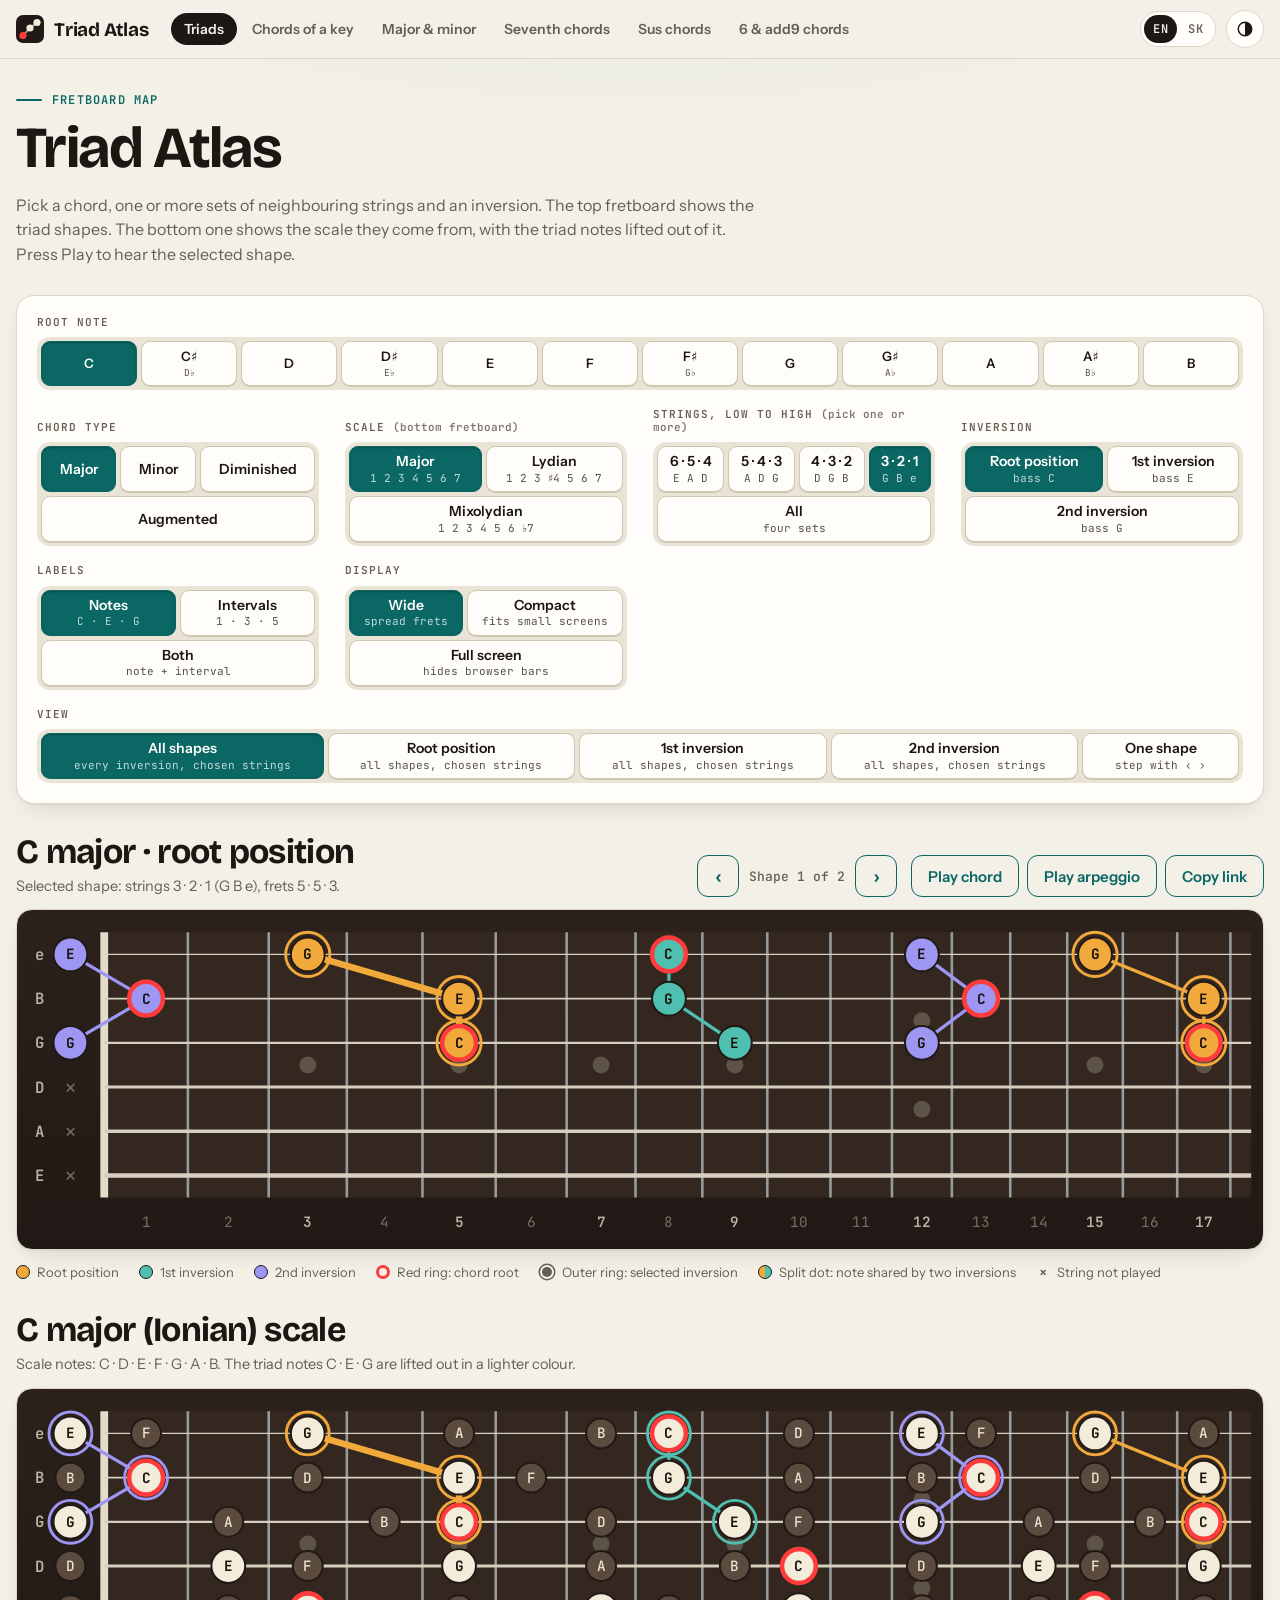
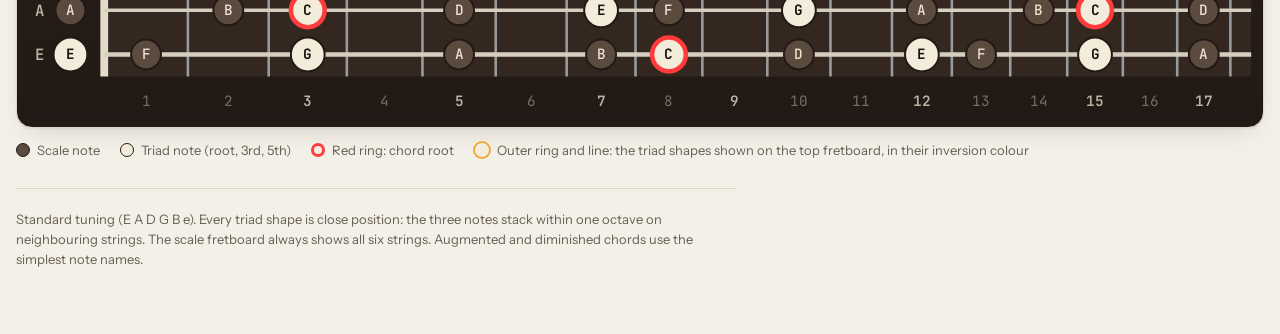
==== commit 5f1d0611: "Add Chords of a key page (harmonized scale) and links that remember the settings - harmonized-scale." ====
--- a/index.html
+++ b/index.html
@@ -107,6 +107,7 @@
         </div>
         <button type="button" class="btn" id="play-chord">Play chord</button>
         <button type="button" class="btn" id="play-arp">Play arpeggio</button>
+        <button type="button" class="btn" id="copy-link">Copy link</button>
       </div>
     </div>
     <div class="board" id="boardWrap"></div>
@@ -267,6 +268,36 @@
   return (window.innerWidth || 0) >= 1280;
 }
 const state = { root: 0, q: 'maj', scale: 'ionian', sets: [3], selSet: 3, inv: 0, pos: 0, view: 'all', labels: 'notes', wide: loadWide() };
+// Link with settings: the choices are written into the address (for example ?root=Eb&type=min&strings=432.321&inv=1),
+// so a bookmarked or shared link opens the page exactly as it was. Link.get and Link.set are in site.js.
+const LINK_ROOTS = ['C', 'Db', 'D', 'Eb', 'E', 'F', 'Gb', 'G', 'Ab', 'A', 'Bb', 'B'];
+const LINK_VIEWS = ['all', 'inv0', 'inv1', 'inv2', 'single'], LINK_LABELS = ['notes', 'intervals', 'both'];
+const setCode = si => STRING_SETS[si].map(s => 6 - s).join('');          // string set as written in the link: 321, 432 ...
+function loadLink() {
+  const get = window.Link ? window.Link.get : () => null;
+  const root = get('root'), q = get('type'), scale = get('scale'), strings = get('strings'), sel = get('sel');
+  const num = k => { const v = get(k); return v !== null && /^\d+$/.test(v) ? +v : null; };
+  if (root && /^[A-G](#|b)?$/.test(root)) state.root = nameToPc(root);
+  if (q && Object.prototype.hasOwnProperty.call(QUALITIES, q)) { state.q = q; state.scale = SCALES_BY_Q[q][0]; }
+  if (scale && SCALES_BY_Q[state.q].includes(scale)) state.scale = scale;
+  if (strings) {
+    const sets = STRING_SETS.map((_, i) => i).filter(i => strings.split('.').includes(setCode(i)));
+    if (sets.length) { state.sets = sets; state.selSet = sets[0]; }
+  }
+  const selSet = STRING_SETS.findIndex((_, i) => setCode(i) === sel);
+  if (selSet >= 0 && state.sets.includes(selSet)) state.selSet = selSet;
+  const inv = num('inv'), shape = num('shape'), view = get('view'), labels = get('labels');
+  if (inv !== null && inv <= 2) state.inv = inv;
+  if (shape !== null && shape >= 1) state.pos = shape - 1;
+  if (LINK_VIEWS.includes(view)) { state.view = view; if (view.startsWith('inv')) state.inv = +view.slice(3); }
+  if (LINK_LABELS.includes(labels)) state.labels = labels;
+}
+function saveLink() {
+  if (!window.Link) return;
+  window.Link.set({ root: LINK_ROOTS[state.root], type: state.q, scale: state.scale, strings: state.sets.map(setCode).join('.'),
+    inv: state.inv, sel: setCode(state.selSet), shape: state.pos + 1, view: state.view, labels: state.labels });
+}
+loadLink();
 const ROOT_LABELS = ['C', 'C♯|D♭', 'D', 'D♯|E♭', 'E', 'F', 'F♯|G♭', 'G', 'G♯|A♭', 'A', 'A♯|B♭', 'B'];
 const setLabel = si => STRING_SETS[si].map(s => 6 - s).join(' · ');
 const setNotes = si => STRING_SETS[si].map(s => STRING_NAMES[s]).join(' ');
@@ -595,10 +626,12 @@
     if (state.view.startsWith('inv')) state.view = 'inv' + state.inv;
   }
   render();
+  saveLink();
   if (['root', 'q', 'set', 'setall', 'inv', 'view', 'step', 'dot', 'width'].includes(a)) reveal(current().sel);
 });
 $('play-chord').addEventListener('click', () => playShape(current().sel, 'chord'));
 $('play-arp').addEventListener('click', () => playShape(current().sel, 'arp'));
+$('copy-link').addEventListener('click', () => { saveLink(); window.Link.copy($('copy-link')); });
 
 // the two fretboards scroll together on narrow screens
 [['boardWrap', 'scaleWrap'], ['scaleWrap', 'boardWrap']].forEach(([from, to]) => {
@@ -642,6 +675,7 @@
 }
 
 render();
+if (location.search) reveal(current().sel);      // opened from a link with settings: bring the selected shape into view
 </script>
 
 </body></html>
--- a/site.css
+++ b/site.css
@@ -6,7 +6,7 @@
   color-scheme:light;
   /* the page */
   --bg:#F3F0E8; --surface:#FFFDF9; --ink:#1C1713; --muted:#675E53; --line:#DDD5C6;
-  --chip:#EAE4D7; --accent:#0B6764; --accent-ink:#FFFFFF; --glow:rgba(11,103,100,.10);
+  --chip:#EAE4D7; --btn:#FFFDF9; --btn-line:#CFC6B4; --accent:#0B6764; --accent-ink:#FFFFFF; --glow:rgba(11,103,100,.10);
   --shadow:0 1px 2px rgba(40,28,16,.05), 0 10px 28px -14px rgba(40,28,16,.22);
   /* the fretboards and chord boxes */
   --board:#211915; --board-hi:#2C211B; --wood:#33271F; --wire:#A9B0B3; --nut:#E3DCCB; --string:#D6CFBF;
@@ -32,7 +32,7 @@
 @media (prefers-color-scheme: dark){
   :root:not([data-theme="light"]){
     --bg:#14110F; --surface:#1D1916; --ink:#EFE8DC; --muted:#A79D8E; --line:#352D26;
-    --chip:#28221D; --accent:#5CCDB9; --accent-ink:#06201D; --glow:rgba(92,205,185,.09);
+    --chip:#28221D; --btn:#3A322B; --btn-line:#4A4037; --accent:#5CCDB9; --accent-ink:#06201D; --glow:rgba(92,205,185,.09);
     --shadow:0 1px 2px rgba(0,0,0,.3), 0 10px 28px -14px rgba(0,0,0,.6);
     --board:#0E0B09; --board-hi:#181310; --wood:#2B211B;
     color-scheme:dark;
@@ -40,7 +40,7 @@
 }
 :root[data-theme="dark"]{
   --bg:#14110F; --surface:#1D1916; --ink:#EFE8DC; --muted:#A79D8E; --line:#352D26;
-  --chip:#28221D; --accent:#5CCDB9; --accent-ink:#06201D; --glow:rgba(92,205,185,.09);
+  --chip:#28221D; --btn:#3A322B; --btn-line:#4A4037; --accent:#5CCDB9; --accent-ink:#06201D; --glow:rgba(92,205,185,.09);
   --shadow:0 1px 2px rgba(0,0,0,.3), 0 10px 28px -14px rgba(0,0,0,.6);
   --board:#0E0B09; --board-hi:#181310; --wood:#2B211B;
   color-scheme:dark;
@@ -98,6 +98,10 @@
   .nav::-webkit-scrollbar{display:none}
   .nav a{padding:8px 12px}
 }
+/* phone held sideways (a low screen): the bar scrolls away with the page instead of staying on top */
+@media (max-height:540px){
+  .bar{position:static}
+}
 
 /* ---- page frame ---- */
 .sheet{
@@ -134,13 +138,16 @@
 .lab em{font-style:normal; text-transform:none; letter-spacing:0; opacity:.85}
 .seg{display:flex; flex-wrap:wrap; gap:4px; padding:4px; background:var(--chip); border-radius:13px}
 .chip{
-  flex:1 1 auto; border:0; background:transparent; border-radius:9px;
-  padding:7px 10px; min-height:42px; font-weight:600; font-size:14px; cursor:pointer;
-  text-align:center; line-height:1.2; transition:background-color .15s, color .15s;
+  /* a button that is not selected: light face, thin edge and a small shadow, so it reads as a button (colours: --btn, --btn-line) */
+  flex:1 1 auto; border:1px solid var(--btn-line); background:var(--btn); border-radius:9px;
+  padding:6px 10px; min-height:42px; font-weight:600; font-size:14px; cursor:pointer;
+  text-align:center; line-height:1.2; box-shadow:0 1px 0 var(--btn-line);
+  transition:background-color .15s, color .15s, border-color .15s;
 }
 .chip small{display:block; margin-top:2px; font:400 11px/1.2 var(--font-mono); opacity:.75}
-.chip:hover{background:color-mix(in srgb, var(--surface) 75%, transparent)}
-.chip[aria-pressed="true"]{background:var(--accent); color:var(--accent-ink); box-shadow:0 1px 3px rgba(0,0,0,.2)}
+.chip:hover{border-color:var(--accent)}
+.chip:active{transform:translateY(1px); box-shadow:none}
+.chip[aria-pressed="true"]{background:var(--accent); border-color:var(--accent); color:var(--accent-ink); box-shadow:inset 0 1px 2px rgba(0,0,0,.25)}
 .btn{
   border:1px solid var(--accent); background:transparent; color:var(--accent);
   border-radius:11px; padding:8px 16px; min-height:42px; font-weight:600; cursor:pointer;
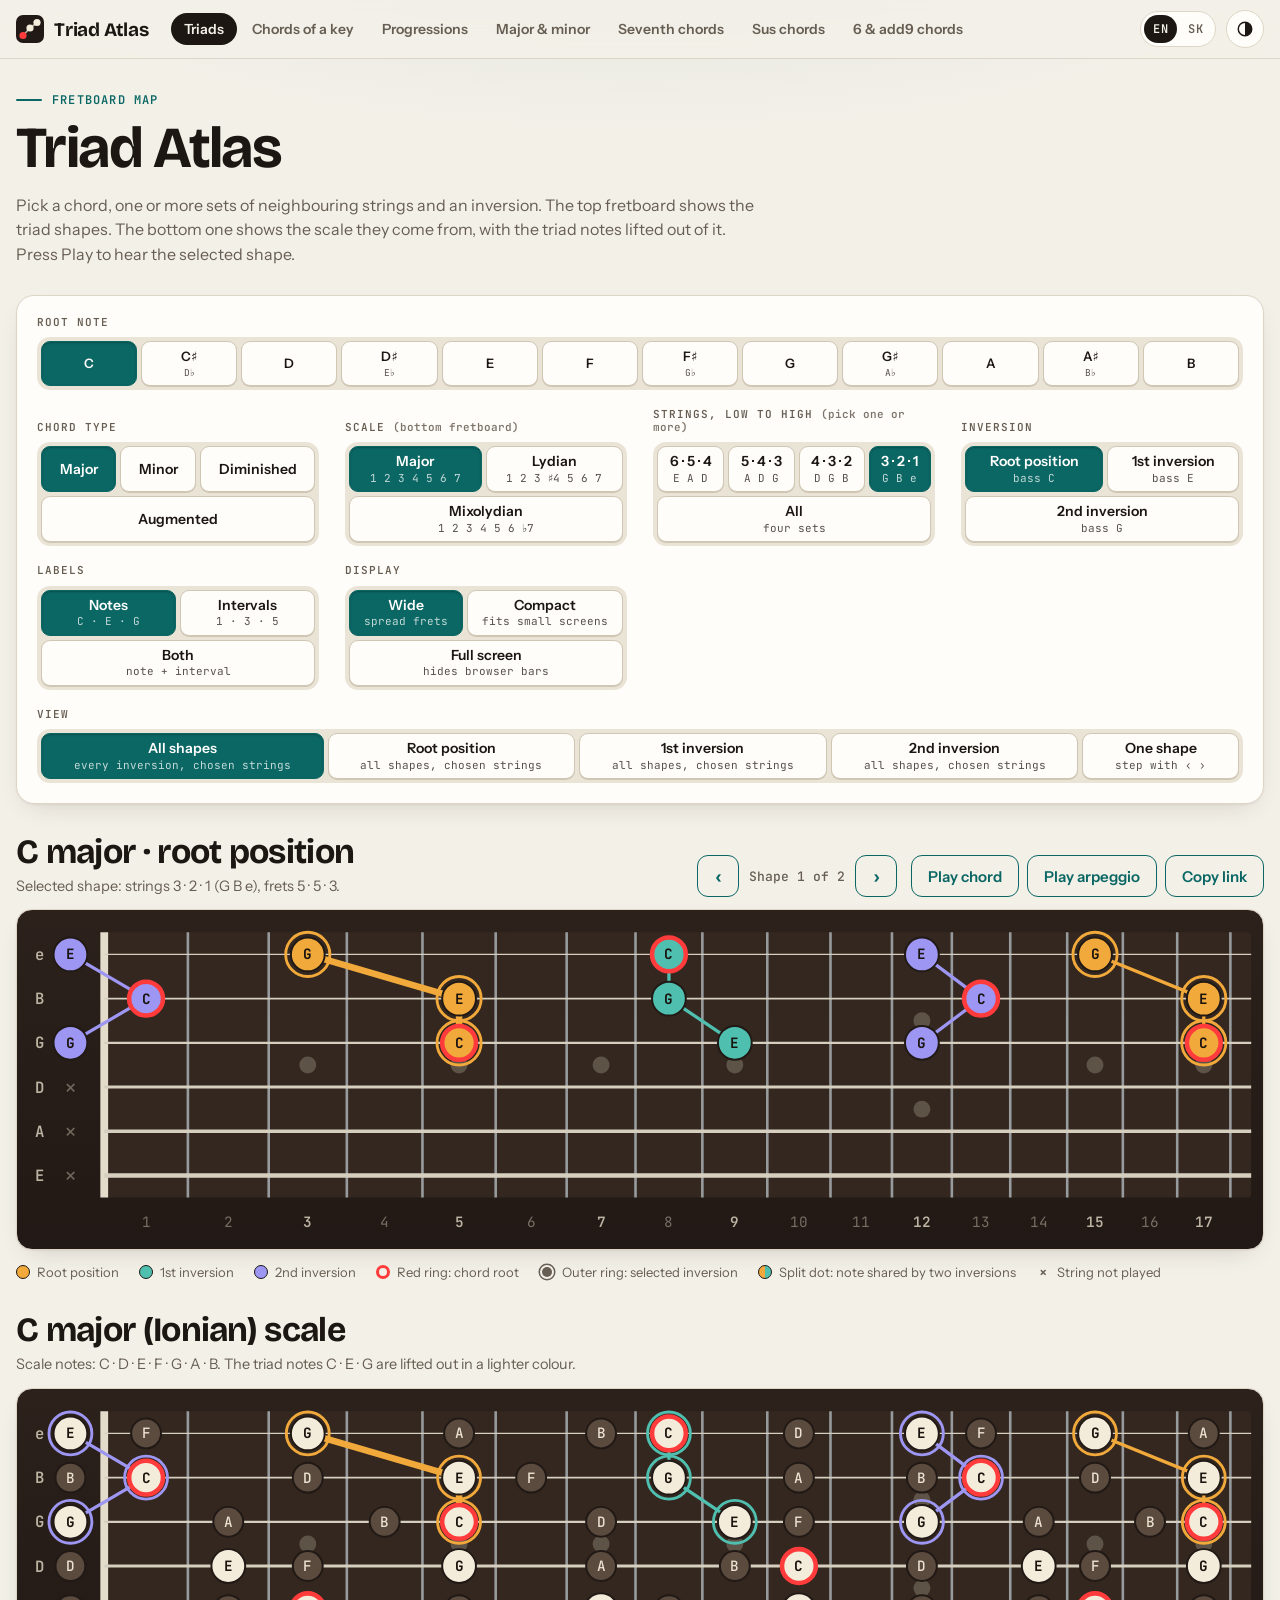
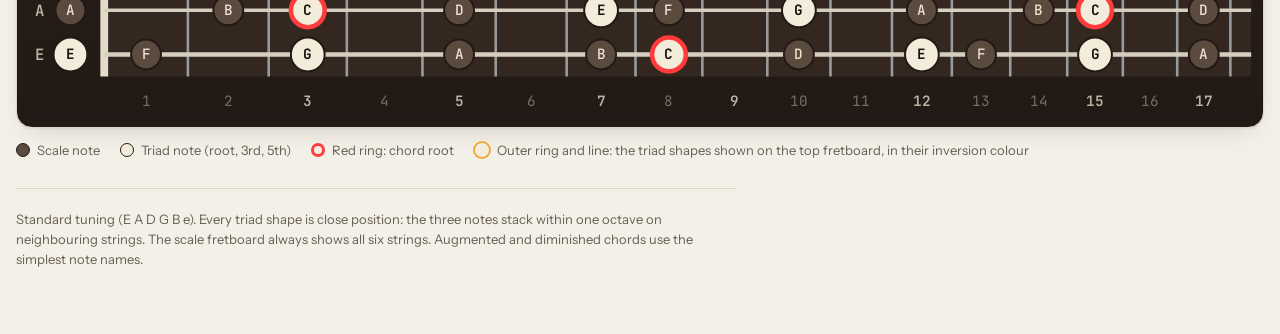
==== commit 61107cfd: "Move the sound (plucked notes, metronome click) into site.js, shared by every page Co-Authored-By: C" ====
--- a/index.html
+++ b/index.html
@@ -531,28 +531,10 @@
 }
 
 // ---- Sound ---------------------------------------------------------------
-let ac = null;
-function pluck(midi, t0, dur) {
-  const f = 440 * Math.pow(2, (midi - 69) / 12);
-  const osc = ac.createOscillator(), lp = ac.createBiquadFilter(), g = ac.createGain();
-  osc.type = 'sawtooth'; osc.frequency.value = f;
-  lp.type = 'lowpass';
-  lp.frequency.setValueAtTime(Math.min(f * 9, 7000), t0);
-  lp.frequency.exponentialRampToValueAtTime(Math.max(f * 1.6, 320), t0 + 0.6);
-  g.gain.setValueAtTime(0.0001, t0);
-  g.gain.linearRampToValueAtTime(0.2, t0 + 0.005);
-  g.gain.exponentialRampToValueAtTime(0.0008, t0 + dur);
-  osc.connect(lp); lp.connect(g); g.connect(ac.destination);
-  osc.start(t0); osc.stop(t0 + dur + 0.05);
-}
+// The tone itself (Sound.notes, Sound.tick) is in site.js, shared by every page.
 function playShape(sel, mode) {
   if (!sel) return;
-  try {
-    ac = ac || new (window.AudioContext || window.webkitAudioContext)();
-    if (ac.state === 'suspended') ac.resume();
-    const t = ac.currentTime + 0.03, gap = mode === 'arp' ? 0.34 : 0.05;
-    sel.pitches.forEach((m, i) => pluck(m, t + i * gap, mode === 'arp' ? 1.8 : 2.4));
-  } catch (e) { /* audio not available */ }
+  window.Sound.notes(sel.pitches, mode === 'arp' ? { gap: 0.34, dur: 1.8 } : {});
 }
 
 // ---- Controls --------------------------------------------------------------
